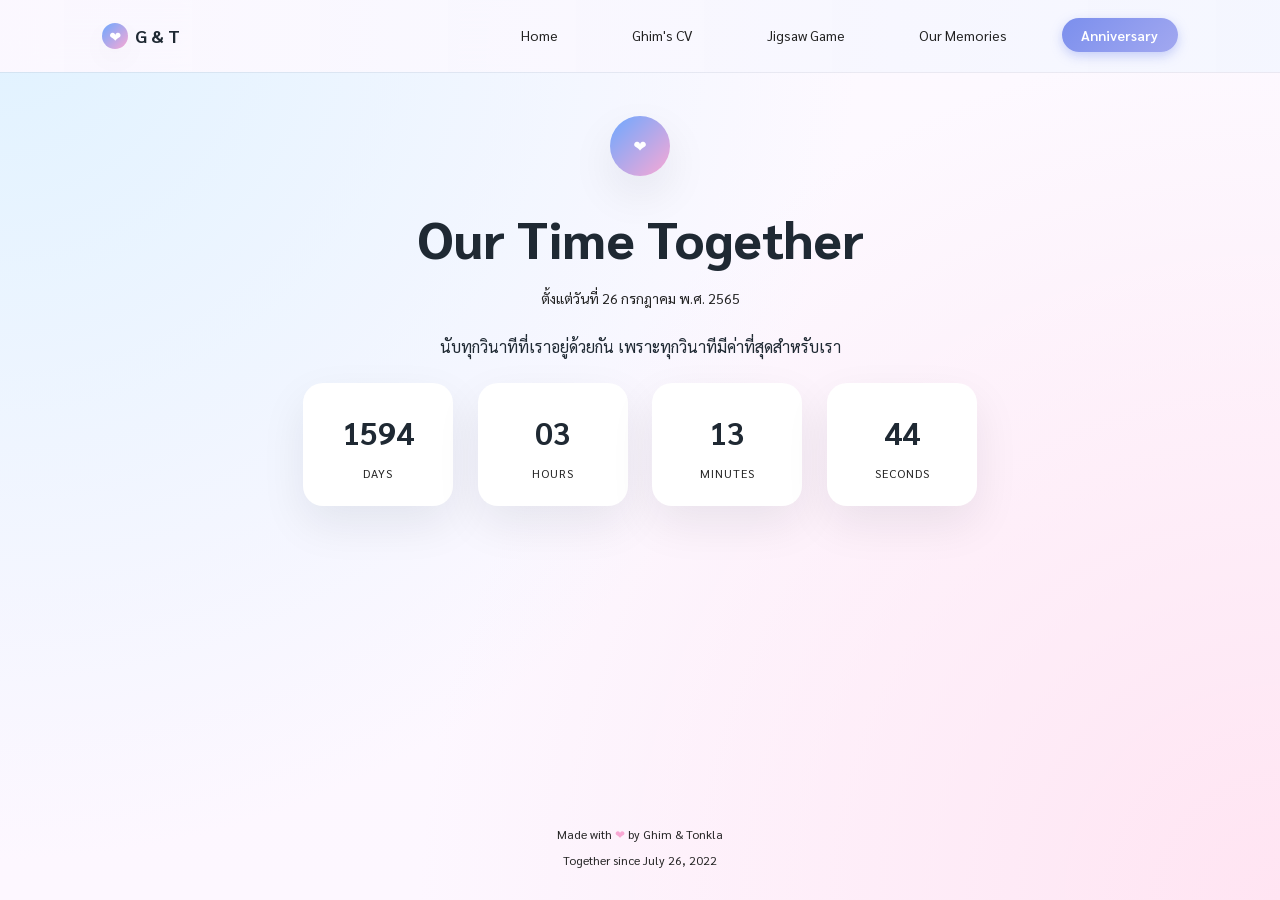
==== anniversary.html @ 1e5fbb22 "Improve jigsaw accessibility and performance scores" ====
<!doctype html>
<html lang="th">
  <head>
    <!--
      Head section for Anniversary page
      - Uses shared Sarabun font and global stylesheet
      - Mobile‑first via responsive viewport
    -->
    <meta charset="utf-8" />
    <meta name="viewport" content="width=device-width, initial-scale=1" />
    <title>Anniversary Clock | Ghim &amp; Tonkla - Personal Website</title>
    <meta
      name="description"
      content="Real-time countup clock showing how long Ghim &amp; Tonkla have been together since July 26, 2022."
    />

    <!-- Google Fonts: Sarabun (primary Thai font) -->
    <link rel="preconnect" href="https://fonts.googleapis.com" />
    <link rel="preconnect" href="https://fonts.gstatic.com" crossorigin />
    <link
      href="https://fonts.googleapis.com/css2?family=Sarabun:wght@300;400;500;600;700;800&display=swap"
      rel="stylesheet"
    />

    <!-- Global pastel theme & layout utilities -->
    <link rel="stylesheet" href="./style.css" />
  </head>
  <body>
    <!--
      Page wrapper so footer stays at bottom even on tall screens.
      Content remains fully usable when CSS/JS are disabled.
    -->
    <div class="page-wrapper">
      <!-- Shared header & navigation with active state on "Anniversary" -->
      <header class="site-header">
        <div class="container navbar" aria-label="Main navigation">
          <!-- Brand / logo area -->
          <a href="index.html" class="navbar__brand">
            <span class="navbar__brand-icon" aria-hidden="true">❤</span>
            <span>G &amp; T</span>
          </a>

          <!-- Hamburger toggle for mobile navigation -->
          <button
            class="navbar-toggle"
            type="button"
            aria-label="เปิดเมนูนำทาง"
            aria-expanded="false"
          >
            <span class="navbar-toggle__icon" aria-hidden="true">
              <span></span>
              <span></span>
              <span></span>
            </span>
          </button>

          <!-- Primary navigation links -->
          <nav aria-label="Primary">
            <ul class="navbar__links">
              <li>
                <a href="index.html" class="navbar__link">Home</a>
              </li>
              <li>
                <a href="ghim-cv.html" class="navbar__link">Ghim's CV</a>
              </li>
              <li>
                <a href="jigsaw-game.html" class="navbar__link">Jigsaw Game</a>
              </li>
              <li>
                <a href="memories.html" class="navbar__link">Our Memories</a>
              </li>
              <li>
                <a
                  href="anniversary.html"
                  class="navbar__link navbar__link--active"
                  aria-current="page"
                  >Anniversary</a
                >
              </li>
            </ul>
          </nav>
        </div>
      </header>

      <!--
        Main content area
        - Centered anniversary clock using existing utility classes
      -->
      <main class="main" id="main-content">
        <section class="section">
          <div class="container anniversary">
            <!-- Heart badge at the top -->
            <div class="anniversary__badge" aria-hidden="true">❤</div>

            <!-- Headline & subtext -->
            <h1 class="anniversary__title">Our Time Together</h1>
            <p class="anniversary__subtitle">
              ตั้งแต่วันที่ 26 กรกฎาคม พ.ศ. 2565
            </p>

            <!-- Sweet supporting line -->
            <p class="mt-md">
              นับทุกวินาทีที่เราอยู่ด้วยกัน เพราะทุกวินาทีมีค่าที่สุดสำหรับเรา
            </p>

            <!--
              Counter grid
              - Four cards for days, hours, minutes, seconds
              - Each span has a fallback message in case JavaScript is disabled
            -->
            <div class="anniversary-grid mt-md" aria-label="Time we have been together">
              <!-- Days card -->
              <div class="anniversary-pill">
                <span id="days-count" class="anniversary-pill__value">--</span>
                <span class="anniversary-pill__label">DAYS</span>
              </div>

              <!-- Hours card -->
              <div class="anniversary-pill">
                <span id="hours-count" class="anniversary-pill__value">--</span>
                <span class="anniversary-pill__label">HOURS</span>
              </div>

              <!-- Minutes card -->
              <div class="anniversary-pill">
                <span id="minutes-count" class="anniversary-pill__value">--</span>
                <span class="anniversary-pill__label">MINUTES</span>
              </div>

              <!-- Seconds card -->
              <div class="anniversary-pill">
                <span id="seconds-count" class="anniversary-pill__value">--</span>
                <span class="anniversary-pill__label">SECONDS</span>
              </div>
            </div>

            <!-- Fallback description when JavaScript is disabled -->
            <p class="mt-md text-soft" id="clock-fallback">
              กำลังคำนวณเวลา... หากคุณปิดการทำงานของ JavaScript
              จะไม่สามารถแสดงนาฬิกานับเวลานี้ได้ แต่ความทรงจำยังอยู่เหมือนเดิม 💙
            </p>
          </div>
        </section>
      </main>

      <!-- Shared footer -->
      <footer class="site-footer">
        <div class="container site-footer__inner">
          <p>
            Made with <span class="site-footer__heart" aria-hidden="true">❤</span>
            by Ghim &amp; Tonkla
          </p>
          <p class="text-soft">Together since July 26, 2022</p>
        </div>
      </footer>
    </div>

    <!--
      Anniversary countup clock (vanilla JavaScript)

      - Uses a fixed start date: 26 July 2022 (local time)
      - Every second we calculate the difference between now and the start date
      - The difference is converted into days, hours, minutes, seconds
      - Values are written into the corresponding spans in the UI
      - When JS is working, we remove the fallback text for users
    -->
    <script>
      (function () {
        // DOM lookups for output elements
        var daysEl = document.getElementById('days-count');
        var hoursEl = document.getElementById('hours-count');
        var minutesEl = document.getElementById('minutes-count');
        var secondsEl = document.getElementById('seconds-count');
        var fallbackEl = document.getElementById('clock-fallback');

        if (!daysEl || !hoursEl || !minutesEl || !secondsEl) {
          // Safety guard: if elements are missing, do nothing.
          return;
        }

        // Mark that JavaScript is active (optional but may be useful
        // for other progressive enhancements such as subtle animations).
        document.body.classList.add('js');

        // Start date of the relationship: 26 July 2022 at 00:00 local time.
        // Using ISO date keeps it easy to read and maintain.
        var startDate = new Date('2022-07-26T00:00:00');

        // Helper to pad numbers with a leading zero
        function pad(value) {
          return String(value).padStart(2, '0');
        }

        // Main update function
        function updateClock() {
          var now = new Date();
          var diffMs = now.getTime() - startDate.getTime();

          // If the start date is somehow in the future, clamp to zero
          if (diffMs < 0) diffMs = 0;

          var diffSecondsTotal = Math.floor(diffMs / 1000);

          var days = Math.floor(diffSecondsTotal / (60 * 60 * 24));
          var remainingAfterDays = diffSecondsTotal % (60 * 60 * 24);

          var hours = Math.floor(remainingAfterDays / (60 * 60));
          var remainingAfterHours = remainingAfterDays % (60 * 60);

          var minutes = Math.floor(remainingAfterHours / 60);
          var seconds = remainingAfterHours % 60;

          // Write formatted values into the UI
          daysEl.textContent = days.toString();
          hoursEl.textContent = pad(hours);
          minutesEl.textContent = pad(minutes);
          secondsEl.textContent = pad(seconds);

          // Remove fallback text once the first calculation has succeeded
          if (fallbackEl && fallbackEl.parentNode) {
            fallbackEl.parentNode.removeChild(fallbackEl);
            fallbackEl = null; // Avoid trying to remove again
          }
        }

        // Initial paint so users see values immediately on load
        updateClock();
        // Update every second for a real-time experience
        setInterval(updateClock, 1000);
      })();
    </script>

    <!-- Shared navigation toggle script -->
    <script src="script.js"></script>
  </body>
</html>
---- style.css ----
/*
  Global Styles for "Ghim & Tonkla's World"
  - Mobile‑first, semantic, and lightweight
  - Pastel blue / pink theme with soft shadows & rounded corners
  - Designed for use across all 5 pages in the project

  NOTE: In HTML, load Google Font "Sarabun" via <link> in <head> for best performance.
*/

/* ==========================
   1. CSS Custom Properties
   ========================== */
:root {
  /* Brand palette - pastel, romantic */
  --color-bg: #fdf8ff; /* very light pink/blue blend */
  --color-surface: #ffffff;
  --color-surface-soft: #f7f4ff;
  --color-primary: #6da8ff; /* pastel blue */
  --color-primary-soft: #e1ecff;
  --color-secondary: #f9a8d4; /* pastel pink */
  --color-secondary-soft: #ffe4f2;

  --color-accent: #7dd3fc; /* light cyan accent */
  --color-text: #1f2933; /* dark slate */
  --color-text-soft: #222222; /* stronger contrast for pastel backgrounds */
  --color-border-subtle: rgba(148, 163, 184, 0.28);

  --gradient-hero: radial-gradient(circle at top left, #e0f2ff 0, transparent 55%),
                   radial-gradient(circle at bottom right, #ffe4f2 0, transparent 55%),
                   linear-gradient(180deg, #fdf9ff 0%, #fdf7ff 100%);

  --gradient-pill: linear-gradient(135deg, #6da8ff, #f9a8d4);

  --shadow-soft: 0 18px 45px rgba(15, 23, 42, 0.08);
  --shadow-subtle: 0 10px 30px rgba(15, 23, 42, 0.04);

  --radius-lg: 22px;
  --radius-md: 16px;
  --radius-pill: 999px;

  --header-height: 72px;

  --transition-fast: 150ms ease-out;
  --transition-med: 220ms cubic-bezier(0.22, 0.61, 0.36, 1);

  --container-max: 1120px;
  --container-padding-x: 1.4rem;

  /* Typography scale */
  --font-family-base: "Sarabun", system-ui, -apple-system, BlinkMacSystemFont, "Segoe UI", sans-serif;
  --font-size-xs: 0.75rem;
  --font-size-sm: 0.875rem;
  --font-size-base: 1rem;
  --font-size-lg: 1.125rem;
  --font-size-xl: 1.5rem;
  --font-size-2xl: 2rem;
  --font-size-3xl: clamp(2.2rem, 4vw, 3.2rem);
  --font-size-4xl: clamp(2.8rem, 6vw, 3.8rem);
}

/* ==========================
   2. Modern CSS Reset
   ========================== */
*, *::before, *::after {
  box-sizing: border-box;
}

* {
  margin: 0;
  padding: 0;
}

html {
  font-size: 100%;
  -webkit-text-size-adjust: 100%;
  scroll-behavior: smooth;
}

body {
  min-height: 100vh;
  font-family: var(--font-family-base);
  font-size: var(--font-size-base);
  line-height: 1.7;
  color: var(--color-text);
  background: var(--gradient-hero);
  text-rendering: optimizeLegibility;
}

img, picture, video, canvas, svg {
  display: block;
  max-width: 100%;
}

input, button, textarea, select {
  font: inherit;
}

button {
  border: none;
  background: none;
  cursor: pointer;
}

a {
  color: inherit;
  text-decoration: none;
}

a:hover {
  text-decoration: none;
}

ul, ol {
  list-style: none;
}

/* Improve focus outline for accessibility */
:focus-visible {
  outline: 2px solid var(--color-primary);
  outline-offset: 3px;
}

/* ==========================
   3. Layout Utilities
   ========================== */

/* Page wrapper ensures content never touches viewport edges on mobile */
.page-wrapper {
  min-height: 100vh;
  display: flex;
  flex-direction: column;
}

.main {
  flex: 1 0 auto;
}

/* Reusable responsive container */
.container {
  width: 100%;
  max-width: var(--container-max);
  margin-inline: auto;
  padding-inline: var(--container-padding-x);
}

.section {
  padding-block: 2.75rem;
}

.section--hero {
  padding-top: 3.5rem;
  padding-bottom: 3.75rem;
}

.section--subtle {
  background: linear-gradient(135deg, rgba(255, 255, 255, 0.9), rgba(248, 250, 252, 0.9));
}

.section-heading {
  text-align: center;
  margin-bottom: 2rem;
}

.section-heading__eyebrow {
  display: inline-flex;
  align-items: center;
  gap: 0.35rem;
  font-size: var(--font-size-sm);
  color: var(--color-text-soft);
  padding: 0.25rem 0.75rem;
  border-radius: var(--radius-pill);
  background: rgba(255, 255, 255, 0.8);
  box-shadow: var(--shadow-subtle);
}

.section-heading__title {
  font-size: var(--font-size-2xl);
  font-weight: 700;
  margin-top: 0.9rem;
}

.section-heading__subtitle {
  margin-top: 0.5rem;
  color: var(--color-text-soft);
  font-size: var(--font-size-sm);
}

/* Flexbox helpers (used where semantic layout already defined) */
.flex {
  display: flex;
}

.flex-center {
  display: flex;
  justify-content: center;
  align-items: center;
}

.flex-between {
  display: flex;
  justify-content: space-between;
  align-items: center;
}

.flex-col {
  display: flex;
  flex-direction: column;
}

.gap-xs { gap: 0.4rem; }
.gap-sm { gap: 0.75rem; }
.gap-md { gap: 1.25rem; }
.gap-lg { gap: 1.75rem; }

/* Grid helpers (for semantic sections using CSS Grid) */
.grid {
  display: grid;
}

.grid-auto-fit {
  display: grid;
  grid-template-columns: repeat(auto-fit, minmax(240px, 1fr));
  gap: 1.25rem;
}

/* ==========================
   4. Global Components
   ========================== */

/* ---- 4.1 Top Navigation ---- */
.site-header {
  position: sticky;
  top: 0;
  z-index: 40;
  backdrop-filter: blur(16px);
  background: linear-gradient(90deg, rgba(253, 248, 255, 0.92), rgba(244, 246, 255, 0.96));
  box-shadow: 0 1px 0 rgba(148, 163, 184, 0.18);
}

.navbar {
  height: var(--header-height);
  display: flex;
  align-items: center;
  justify-content: space-between;
}

.navbar__brand {
  display: inline-flex;
  align-items: center;
  gap: 0.4rem;
  font-weight: 700;
  font-size: var(--font-size-lg);
  white-space: nowrap; /* Prevent logo text from wrapping on narrow screens */
}

.navbar__brand-icon {
  width: 26px;
  height: 26px;
  border-radius: 999px;
  background: var(--gradient-pill);
  display: inline-flex;
  align-items: center;
  justify-content: center;
  color: #ffffff;
  font-size: 0.9rem;
  box-shadow: var(--shadow-subtle);
}

.navbar__links {
  display: flex;
  align-items: center;
  gap: 0.75rem;
  font-size: var(--font-size-sm);
}

/* Hamburger toggle button (shown only on small screens) */
.navbar-toggle {
  display: none;
  border: none;
  background: none;
  cursor: pointer;
  padding: 0;
}

.navbar-toggle__icon {
  display: inline-flex;
  flex-direction: column;
  justify-content: center;
  align-items: center;
  width: 36px;
  height: 36px;
  border-radius: 999px;
  background: #ffffff;
  box-shadow: var(--shadow-subtle);
}

.navbar-toggle__icon span {
  display: block;
  width: 18px;
  height: 2px;
  border-radius: 999px;
  background-color: #4b5563;
  margin: 2px 0;
}

/* Base menu link styling */
.navbar__link {
  position: relative;
  padding: 0.5rem 1.2rem;
  border-radius: 25px;
  color: var(--color-text-soft);
  transition: all 0.3s ease;
}

/* Active page pill (by class or aria-current) */
.navbar__links a[aria-current="page"],
.navbar__link--active {
  background: linear-gradient(135deg, #7b8fed, #a2a8f0);
  color: #ffffff !important;
  font-weight: 600;
  box-shadow: 0 4px 12px rgba(123, 143, 237, 0.4);
}

/* Hover effect for non-active links */
.navbar__links a:hover:not([aria-current="page"]) {
  background: rgba(123, 143, 237, 0.1);
  color: var(--color-text);
}

/* Mobile nav: stack links if needed */
@media (max-width: 640px) {
  .navbar {
    gap: 0.75rem;
    align-items: center;
  }

  .navbar__links {
    flex-wrap: wrap;
    justify-content: flex-end;
  }
}

/* ---- 4.2 Buttons ---- */
.btn {
  display: inline-flex;
  align-items: center;
  justify-content: center;
  gap: 0.4rem;
  padding: 0.7rem 1.5rem;
  border-radius: var(--radius-pill);
  font-size: var(--font-size-sm);
  font-weight: 600;
  border: 1px solid transparent;
  cursor: pointer;
  min-height: 48px; /* Comfortable touch target on mobile */
  transition: transform var(--transition-med),
              box-shadow var(--transition-med),
              background-color var(--transition-med),
              color var(--transition-med),
              border-color var(--transition-med);
}

.btn--primary {
  background: linear-gradient(135deg, #6da8ff, #4f46e5);
  color: #ffffff;
  box-shadow: var(--shadow-soft);
}

.btn--primary:hover {
  transform: translateY(-1px);
  box-shadow: 0 22px 55px rgba(15, 23, 42, 0.14);
}

.btn--ghost {
  background: rgba(255, 255, 255, 0.95);
  color: var(--color-text);
  border-color: rgba(148, 163, 184, 0.45);
}

.btn--ghost:hover {
  background: #ffffff;
  border-color: rgba(129, 140, 248, 0.7);
  box-shadow: var(--shadow-subtle);
}

.btn--icon-circle {
  width: 40px;
  height: 40px;
  padding: 0;
  border-radius: 999px;
}

/* ---- 4.3 Hero: typography & special treatments ---- */
.hero {
  text-align: center;
}

.hero__badge-wrapper {
  display: flex;
  justify-content: center;
  margin-bottom: 1.3rem;
}

.hero__badge {
  display: inline-flex;
  align-items: center;
  gap: 0.45rem;
  padding: 0.4rem 0.95rem;
  border-radius: var(--radius-pill);
  background: rgba(255, 255, 255, 0.92);
  color: var(--color-text-soft);
  box-shadow: var(--shadow-subtle);
  font-size: var(--font-size-sm);
}

.hero__title {
  font-size: var(--font-size-4xl);
  letter-spacing: 0.03em;
  font-weight: 800;
  line-height: 1.25;
}

.hero__highlight {
  background: linear-gradient(120deg, #6da8ff, #f9a8d4);
  -webkit-background-clip: text;
  background-clip: text;
  color: transparent;
}

.hero__subtitle {
  margin-top: 0.9rem;
  font-size: var(--font-size-sm);
  color: var(--color-text-soft);
  max-width: 32rem;
  margin-inline: auto;
}

.hero__actions {
  margin-top: 2rem;
  display: flex;
  flex-direction: column;
  gap: 0.75rem;
  align-items: center;
}

.hero__actions-subtext {
  font-size: var(--font-size-xs);
  color: var(--color-text-soft);
}

@media (min-width: 640px) {
  .hero__actions {
    flex-direction: row;
  }
}

/* ---- 4.4 Feature cards on home & shared card style ---- */
.card-grid {
  margin-top: 2.5rem;
  display: grid;
  grid-template-columns: repeat(auto-fit, minmax(230px, 1fr));
  gap: 1.5rem;
}

.card {
  position: relative;
  display: flex;
  flex-direction: column;
  justify-content: space-between;
  padding: 1.25rem 1.4rem;
  border-radius: var(--radius-lg);
  background: linear-gradient(145deg, rgba(255, 255, 255, 0.98), rgba(248, 250, 252, 0.98));
  box-shadow: var(--shadow-soft);
  border: 1px solid rgba(255, 255, 255, 0.9);
  transition: transform var(--transition-med), box-shadow var(--transition-med), border-color var(--transition-med);
}

.card:hover {
  transform: translateY(-3px);
  box-shadow: 0 24px 55px rgba(15, 23, 42, 0.12);
  border-color: rgba(129, 140, 248, 0.5);
}

.card__icon-circle {
  width: 40px;
  height: 40px;
  border-radius: 999px;
  display: inline-flex;
  align-items: center;
  justify-content: center;
  background: linear-gradient(135deg, #e0edff, #ffe4f2);
  color: #4b5563;
  margin-bottom: 0.9rem;
}

.card__title {
  font-weight: 700;
  font-size: var(--font-size-base);
}

.card__subtitle {
  margin-top: 0.25rem;
  font-size: var(--font-size-sm);
  color: var(--color-text-soft);
}

.card__link-arrow {
  margin-top: 1.15rem;
  font-size: var(--font-size-sm);
  color: var(--color-primary);
}

/* ---- 4.7 Polaroid memory gallery (memories page) ---- */
.polaroid-grid {
  margin-top: 2.5rem;
  display: grid;
  grid-template-columns: repeat(auto-fit, minmax(220px, 1fr));
  gap: 1.75rem;
}

.polaroid-card {
  position: relative;
  display: flex;
  flex-direction: column;
  align-items: center;
  background-color: #ffffff;
  padding: 12px 12px 30px 12px;
  border-radius: 10px;
  box-shadow: 0 4px 8px rgba(0, 0, 0, 0.1);
  transform-origin: center center;
  transition: all 0.4s cubic-bezier(0.175, 0.885, 0.32, 1.275);
  cursor: pointer;
}

.polaroid-card__frame {
  margin: 0;
  width: 100%;
}

.polaroid-card__image {
  display: block;
  width: 100%;
  aspect-ratio: 1 / 1;
  border-radius: 4px;
  object-fit: cover;
}

.polaroid-card__caption {
  margin-top: 15px;
  font-size: 0.9rem;
  text-align: center;
  color: var(--color-text);
}

.polaroid-card:nth-child(odd) {
  transform: rotate(-3deg);
}

.polaroid-card:nth-child(even) {
  transform: rotate(3deg);
}

.polaroid-card:hover {
  transform: translateY(-10px) scale(1.05) rotate(0deg);
  box-shadow: 0 15px 30px rgba(0, 0, 0, 0.15);
  z-index: 2;
}

@media (min-width: 768px) {
  .polaroid-grid {
    gap: 2rem;
  }
}

.cv-section-card {
  padding: 2rem;
  border-radius: 16px;
  background: rgba(255, 255, 255, 0.9);
  box-shadow: 0 10px 30px rgba(0, 0, 0, 0.08);
  margin-bottom: 1.5rem;
}

.cv-section-card__title {
  font-weight: 700;
  font-size: var(--font-size-base);
  display: flex;
  align-items: center;
  gap: 0.55rem;
  margin-bottom: 0.9rem;
}

.cv-section-card__title h2 {
  background: linear-gradient(120deg, #6da8ff, #f78fb3);
  -webkit-background-clip: text;
  background-clip: text;
  color: transparent;
}

.cv-section-card__title::after {
  content: "";
  display: block;
  height: 2px;
  margin-top: 0.4rem;
  border-radius: 999px;
  background: linear-gradient(90deg, rgba(109, 168, 255, 0.65), rgba(249, 168, 212, 0.85));
}

.cv-section-card__title-icon {
  width: 26px;
  height: 26px;
  border-radius: 999px;
  display: inline-flex;
  align-items: center;
  justify-content: center;
  background: linear-gradient(135deg, #e0edff, #ffe4f2);
  font-size: 0.85rem;
}

.cv-section-card__item-title {
  font-weight: 600;
  font-size: var(--font-size-sm);
}

.cv-section-card__item-meta {
  font-size: var(--font-size-xs);
  margin-top: 0.15rem;
  color: var(--color-text-soft);
}

.cv-section-card__item-body {
  margin-top: 0.5rem;
  font-size: var(--font-size-sm);
  line-height: 1.8;
}

.highlight {
  font-weight: 700;
  color: #d87093;
}

.cv-layout__main strong {
  font-weight: 700;
  color: #d87093;
}

@media (min-width: 768px) {
  .cv-layout {
    display: grid;
    grid-template-columns: minmax(0, 0.9fr) minmax(0, 1.6fr);
    align-items: flex-start;
    gap: 2.5rem;
  }
}

/* CV layout helpers */
.cv-layout__sidebar {
  margin-bottom: 1.75rem;
  display: flex;
  justify-content: center;
}

.cv-profile-card {
  display: flex;
  flex-direction: column;
  align-items: center;
  text-align: center;
  background: rgba(255, 255, 255, 0.85);
  backdrop-filter: blur(10px);
  border-radius: 24px;
  padding: 2.5rem;
  box-shadow: 0 15px 35px rgba(0, 0, 0, 0.05);
  border: 1px solid rgba(255, 255, 255, 0.7);
  transition: transform 0.2s ease-out, box-shadow 0.2s ease-out;
}

.cv-profile-card:hover {
  transform: translateY(-5px);
  box-shadow: 0 20px 45px rgba(0, 0, 0, 0.08);
}

.profile-img-circle {
  width: 180px;
  height: 180px;
  border-radius: 50%;
  object-fit: cover;
  border: 6px solid #ffffff;
  box-shadow: 0 0 25px rgba(255, 182, 193, 0.7);
  margin: 0 auto 0.9rem;
}

.cv-profile-card__name {
  font-weight: 700;
  font-size: var(--font-size-lg);
}

.cv-profile-card__name-en {
  margin-top: 0.15rem;
  font-size: var(--font-size-xs);
  text-transform: uppercase;
  letter-spacing: 2px;
  color: #6b4f7a;
}

.cv-profile-card__role {
  margin-top: 0.35rem;
  font-size: var(--font-size-sm);
  color: var(--color-text-soft);
}

.cv-profile-card__meta {
  margin-top: 1rem;
  display: grid;
  gap: 0.45rem;
}

.cv-profile-card__meta dt {
  font-size: var(--font-size-xs);
  color: var(--color-text-soft);
}

.cv-profile-card__meta dd {
  font-size: var(--font-size-sm);
}

.tag-list {
  display: flex;
  flex-wrap: wrap;
  gap: 0.45rem;
  justify-content: center;
}

.tag {
  padding: 0.25rem 0.75rem;
  border-radius: 999px;
  font-size: var(--font-size-xs);
  font-weight: 600;
  background: rgba(255, 255, 255, 0.85);
  border: 1px solid rgba(249, 168, 212, 0.7);
  color: #d87093;
  box-shadow: var(--shadow-subtle);
  transition: transform 160ms ease-out,
              box-shadow 160ms ease-out,
              background-color 160ms ease-out,
              color 160ms ease-out,
              border-color 160ms ease-out;
}

.tag--blue {
  color: #5b8df5;
}

.tag--pink {
  color: #d87093;
}

.tag:hover {
  background: linear-gradient(135deg, #6da8ff, #f9a8d4);
  color: #ffffff;
  border-color: transparent;
  transform: translateY(-3px);
  box-shadow: 0 18px 36px rgba(15, 23, 42, 0.22);
}

.info-card {
  background: rgba(255, 255, 255, 0.85);
  backdrop-filter: blur(10px);
  border-radius: 24px;
  padding: 2.5rem;
  box-shadow: 0 15px 35px rgba(0, 0, 0, 0.05);
  border: 1px solid rgba(255, 255, 255, 0.7);
  transition: transform 0.2s ease-out,
              box-shadow 0.2s ease-out,
              border-color 0.2s ease-out;
  margin-bottom: 1.5rem;
}

.info-card:hover {
  transform: translateY(-5px);
  box-shadow: 0 22px 55px rgba(244, 114, 182, 0.25);
  border-color: rgba(249, 168, 212, 0.9);
}

.info-card .cv-section-card {
  padding: 0;
  border-radius: 0;
  background: transparent;
  box-shadow: none;
  margin-bottom: 0;
}

/* ==========================
   Mobile-specific refinements
   ========================== */
@media (max-width: 768px) {
  /* Relaxed horizontal padding & vertical rhythm on small screens */
  .container {
    padding-inline: 1.5rem;
  }

  .section {
    padding-block: 2.25rem;
  }

  /* Slightly smaller headings so they don't feel cramped */
  .hero__title {
    font-size: var(--font-size-3xl);
  }

  .section-heading__title {
    font-size: 1.6rem;
  }

  /* Single-column grids for comfortable stacking */
  .card-grid {
    grid-template-columns: 1fr;
    gap: 1.5rem;
  }

  .polaroid-grid {
    grid-template-columns: 1fr;
    gap: 1.5rem;
  }

  .anniversary-grid {
    grid-template-columns: 1fr;
    max-width: 420px;
    margin-inline: auto;
  }

  /* ให้ header เป็นจุดอ้างอิงของเมนูที่ตกลงมา */
  .site-header {
    position: relative !important;
  }

  /* Header/Navbar overrides on mobile - force full-width with !important */
  .site-header {
    padding: 0 !important;
    width: 100% !important;
  }

  .site-header .container,
  .site-header .navbar,
  .navbar {
    width: 100% !important;
    max-width: 100% !important;
    margin: 0 !important;
    /* Side padding like a mobile app: logo & hamburger near edges but not touching */
    padding: 1rem 1.5rem !important;
    box-sizing: border-box !important;
    display: flex !important;
    justify-content: space-between !important;
    align-items: center !important;
  }

  .navbar__links {
    display: none;
  }

  .navbar__link {
    font-size: 0.8rem;
    padding: 0.3rem 0.6rem;
  }

  /* Show hamburger button on small screens */
  .navbar-toggle {
    display: block !important;
    margin-left: auto !important; /* push button to the far right */
    margin-right: 0 !important;
    padding: 0.5rem !important; /* compact but still easy to tap */
    z-index: 100 !important; /* keep above overlapping elements */
  }

  /* เมื่อกดปุ่มแล้วมีคลาส is-open โผล่มา ให้แสดงเมนูแบบ floating card ด้านล่าง header */
  .navbar__links.is-open {
    display: flex !important;
    flex-direction: column !important;
    position: absolute !important;
    top: 100% !important;
    /* เปลี่ยนจาก width 100% เป็นเว้นระยะซ้าย-ขวาเล็กน้อย */
    left: 1rem !important;
    right: 1rem !important;
    width: auto !important;
    margin-top: 0.5rem !important; /* เว้นระยะจากแถบ Navbar ด้านบน */
    background: rgba(255, 255, 255, 0.95) !important;
    backdrop-filter: blur(15px) !important;
    box-shadow: 0 15px 30px rgba(0,0,0,0.15) !important;
    padding: 1.5rem 0 !important;
    align-items: center !important;
    z-index: 99 !important;
    border-radius: 20px !important; /* โค้งมนทั้ง 4 มุมให้ดูเป็นกล่องลอยตัว */
  }

  /* เพิ่มระยะห่างระหว่างแต่ละปุ่มในเมนูที่เปิดออก */
  .navbar__links.is-open li {
    margin: 0.3rem 0 !important; /* ลดระยะห่างระหว่างแต่ละปุ่ม */
    width: 100% !important;
    text-align: center !important;
  }

  /* ปรับขนาดปุ่มแคปซูลให้จิ้มง่ายขึ้นบนมือถือ */
  .navbar__links.is-open a {
    display: inline-block !important;
    width: 55% !important; /* ให้แคปซูลเพรียวลงเล็กน้อย */
    padding: 0.6rem 1rem !important; /* ลดความอ้วนของปุ่ม */
    font-size: 1rem !important; /* ขนาดฟอนต์กำลังพอดี */
  }
}

  /* สำหรับหน้าจอ Desktop (ใหญ่กว่า 768px) */
  @media (min-width: 769px) {
    /* ซ่อนปุ่มแฮมเบอร์เกอร์ */
    .navbar-toggle {
      display: none !important;
    }

    /* บังคับเอาเมนูแนวนอนกลับมาโชว์ */
    .navbar__links {
      display: flex !important;
      flex-direction: row !important;
      position: static !important; /* ยกเลิกการลอยของมือถือ */
      background: transparent !important;
      box-shadow: none !important;
      width: auto !important;
      padding: 0 !important;
    }

    /* จัดระยะห่างเมนูแนวนอน */
    .navbar__links li {
      margin: 0 0 0 1.5rem !important;
    }
  }

/* ---- 4.7 Timeline layout (memories page) ---- */

.timeline {
  position: relative;
  margin-top: 2.5rem;
  padding-left: 1rem;
}

.timeline::before {
  content: "";
  position: absolute;
  left: 1.1rem;
  top: 0.1rem;
  bottom: 0.1rem;
  width: 2px;
  background: linear-gradient(to bottom, rgba(147, 197, 253, 0.3), rgba(244, 114, 182, 0.4));
}

.timeline-item {
  position: relative;
  margin-bottom: 2.4rem;
}

.timeline-item__dot {
  position: absolute;
  left: -0.1rem;
  top: 0.4rem;
  width: 18px;
  height: 18px;
  border-radius: 999px;
  background: #ffffff;
  border: 2px solid #93c5fd;
  box-shadow: 0 0 0 5px rgba(147, 197, 253, 0.18);
}

.timeline-item__card {
  margin-left: 2.4rem;
  max-width: 460px;
  padding: 1.15rem 1.25rem;
  border-radius: var(--radius-md);
  background: var(--color-surface);
  box-shadow: var(--shadow-soft);
  border: 1px solid rgba(255, 255, 255, 0.9);
}

.timeline-item__label {
  display: inline-flex;
  padding: 0.15rem 0.6rem;
  border-radius: var(--radius-pill);
  background: var(--color-primary-soft);
  font-size: var(--font-size-xs);
  color: var(--color-text-soft);
  margin-bottom: 0.3rem;
}

.timeline-item__title {
  font-weight: 700;
  margin-bottom: 0.2rem;
}

.timeline-item__body {
  font-size: var(--font-size-sm);
  color: var(--color-text-soft);
}

@media (min-width: 768px) {
  .timeline {
    padding-left: 0;
    margin-inline: auto;
    max-width: 700px;
  }

  .timeline::before {
    left: 50%;
    transform: translateX(-50%);
  }

  .timeline-item {
    display: grid;
    grid-template-columns: repeat(2, minmax(0, 1fr));
    align-items: flex-start;
  }

  .timeline-item:nth-child(odd) .timeline-item__card {
    grid-column: 1 / 2;
    justify-self: flex-end;
  }

  .timeline-item:nth-child(even) .timeline-item__card {
    grid-column: 2 / 3;
    justify-self: flex-start;
  }

  .timeline-item__dot {
    left: 50%;
    transform: translate(-50%, 0);
  }

  .timeline-item__card {
    margin-left: 0;
  }
}

/* ---- 4.8 Anniversary counter layout ---- */

.anniversary {
  text-align: center;
}

.anniversary__badge {
  display: inline-flex;
  align-items: center;
  justify-content: center;
  width: 60px;
  height: 60px;
  border-radius: 999px;
  margin-bottom: 1.1rem;
  background: var(--gradient-pill);
  color: #ffffff;
  box-shadow: var(--shadow-soft);
}

.anniversary__title {
  font-size: var(--font-size-3xl);
  font-weight: 800;
}

.anniversary__subtitle {
  margin-top: 0.4rem;
  font-size: var(--font-size-sm);
  color: var(--color-text-soft);
}

.anniversary-grid {
  margin-top: 2.5rem;
  display: grid;
  grid-template-columns: repeat(2, minmax(0, 1fr));
  gap: 0.9rem;
  justify-items: center;
}

.anniversary-pill {
  width: 100%;
  max-width: 150px;
  padding: 1rem 0.2rem;
  border-radius: 18px;
  background: #ffffff;
  box-shadow: var(--shadow-soft);
  display: flex;
  flex-direction: column;
  align-items: center;
  gap: 0.2rem;
}

.anniversary-pill__value {
  font-size: 1.6rem;
  font-weight: 700;
}

.anniversary-pill__label {
  font-size: var(--font-size-xs);
  letter-spacing: 0.08em;
  text-transform: uppercase;
  color: var(--color-text-soft);
}

@media (min-width: 768px) {
  .anniversary-grid {
    max-width: 680px;
    margin-inline: auto;
    grid-template-columns: repeat(4, minmax(0, 1fr));
    gap: 1.2rem;
  }

  .anniversary-pill {
    padding-block: 1.4rem;
    border-radius: 20px;
  }

  .anniversary-pill__value {
    font-size: 2rem;
  }
}

/* ---- 4.9 Footer ---- */
.site-footer {
  padding-block: 1.75rem 1.85rem;
  font-size: var(--font-size-xs);
  color: var(--color-text-soft);
}

.site-footer__inner {
  text-align: center;
  display: flex;
  flex-direction: column;
  gap: 0.35rem;
  align-items: center;
  justify-content: center;
}

.site-footer__heart {
  color: var(--color-secondary);
}

/* ==========================
   5. Utilities & States
   ========================== */

.text-center { text-align: center; }
.text-soft { color: var(--color-text-soft); }

.mt-xs { margin-top: 0.5rem; }
.mt-sm { margin-top: 0.9rem; }
.mt-md { margin-top: 1.4rem; }
.mt-lg { margin-top: 2.1rem; }

.hidden { display: none !important; }

/* Soft fade / slide used for Intersection Observer (memories page)
   - Progressive enhancement: elements are fully visible by default
   - When JavaScript is enabled, we add a .js class to <body>
     and then animate .fade-in-up elements into view. */
.fade-in-up {
  transition: opacity 320ms cubic-bezier(0.22, 0.61, 0.36, 1),
              transform 320ms cubic-bezier(0.22, 0.61, 0.36, 1);
}

body.js .fade-in-up {
  opacity: 0;
  transform: translateY(18px);
}

body.js .fade-in-up.is-visible {
  opacity: 1;
  transform: translateY(0);
}

/* Respect reduced motion preference */
@media (prefers-reduced-motion: reduce) {
  * {
    scroll-behavior: auto !important;
    animation-duration: 0.001ms !important;
    animation-iteration-count: 1 !important;
    transition-duration: 0.001ms !important;
  }
}

/* ==========================
   6. Jigsaw Game Layout
   ========================== */

.jigsaw-layout {
  display: flex;
  flex-direction: column;
  gap: 1.75rem;
}

@media (min-width: 768px) {
  .jigsaw-layout {
    flex-direction: row;
    align-items: flex-start;
  }
}

.jigsaw-panel {
  flex: 1 1 0;
  padding: 1.6rem 1.5rem;
  border-radius: var(--radius-lg);
  background: var(--color-surface);
  box-shadow: var(--shadow-soft);
}

.jigsaw-panel--pieces {
  background: linear-gradient(145deg, var(--color-secondary-soft), #ffffff);
}

.jigsaw-panel--board {
  background: linear-gradient(145deg, var(--color-primary-soft), #ffffff);
}

.jigsaw-panel__header {
  margin-bottom: 1.1rem;
}

.jigsaw-panel__title {
  font-size: var(--font-size-lg);
  font-weight: 700;
  color: #1a1a1a !important;
}

.jigsaw-panel__subtitle {
  margin-top: 0.3rem;
  font-size: var(--font-size-sm);
  color: #1a1a1a !important;
}

.jigsaw-pieces {
  display: flex;
  flex-wrap: wrap;
  gap: 0.75rem;
  min-height: 170px;
  align-content: flex-start;
}

.jigsaw-piece {
  width: 72px;
  height: 72px;
  min-width: 48px;
  min-height: 48px;
  border-radius: 18px;
  border: 1px dashed rgba(148, 163, 184, 0.6);
  display: flex;
  align-items: center;
  justify-content: center;
  cursor: grab;
  box-shadow: var(--shadow-subtle);
}

.jigsaw-piece img {
  width: 100%;
  height: 100%;
  object-fit: cover;
  border-radius: inherit;
  display: block;
}

.jigsaw-piece:active {
  cursor: grabbing;
}

/* Individual sprite slices (3 columns x 3 rows) */
.jigsaw-piece--1 img { object-position: left top; }
.jigsaw-piece--2 img { object-position: center top; }
.jigsaw-piece--3 img { object-position: right top; }
.jigsaw-piece--4 img { object-position: left center; }
.jigsaw-piece--5 img { object-position: center center; }
.jigsaw-piece--6 img { object-position: right center; }
.jigsaw-piece--7 img { object-position: left bottom; }
.jigsaw-piece--8 img { object-position: center bottom; }
.jigsaw-piece--9 img { object-position: right bottom; }

.jigsaw-board {
  margin-top: 0.4rem;
  display: grid;
  grid-template-columns: repeat(3, minmax(0, 1fr));
  gap: 0;
  max-width: 320px;
  margin-inline: auto;
}

.jigsaw-cell {
  min-height: 0;
  aspect-ratio: 1 / 1;
  border-radius: 8px;
  background: rgba(255, 255, 255, 0.75);
  border: 2px dashed #ffb6c1;
  padding: 0;
  display: flex;
  align-items: stretch;
  justify-content: stretch;
  overflow: hidden;
  transition: background-color var(--transition-fast),
              border-color var(--transition-fast),
              box-shadow var(--transition-fast);
}

.jigsaw-cell--over {
  background: var(--color-primary-soft);
  border-color: var(--color-primary);
  box-shadow: var(--shadow-subtle);
}

/* When a cell already has a piece, hide its border/background so all 9
   slices join seamlessly into one image. */
.jigsaw-cell--filled {
  border: none;
  background: none;
  border-radius: 0;
}

/* When a piece is placed on the board, let it fill the cell and remove rounding/border
   so that all 9 slices join seamlessly into one image. */
.jigsaw-board .jigsaw-piece {
  width: 100%;
  height: 100%;
  border-radius: 0;
  border: none;
}

.jigsaw-success {
  margin-top: 1.6rem;
  text-align: center;
  font-weight: 700;
  font-size: var(--font-size-lg);
  color: #1a1a1a !important;
}

.jigsaw-fallback {
  margin-bottom: 1.4rem;
  text-align: center;
  font-size: var(--font-size-sm);
  color: #1a1a1a !important;
}

/* ==========================
   Jigsaw Modal Pop-up
   ========================== */

.modal-backdrop {
  position: fixed;
  top: 0;
  left: 0;
  width: 100vw;
  height: 100vh;
  background-color: rgba(0, 0, 0, 0.4);
  z-index: 9999;
  display: flex;
  justify-content: center;
  align-items: center;
}

.modal {
  background-color: #ffffff;
  padding: 2rem 3rem;
  border-radius: 16px;
  max-width: 380px;
  width: calc(100% - 3rem);
  box-shadow: 0 10px 25px rgba(0, 0, 0, 0.1);
  text-align: center;
}

.modal__icon {
  width: 52px;
  height: 52px;
  margin: 0 auto 0.9rem;
  border-radius: 50%;
  background: linear-gradient(135deg, #6da8ff, #f9a8d4);
  display: flex;
  align-items: center;
  justify-content: center;
  font-size: 1.6rem;
  color: #ffffff;
}

.modal__title {
  font-size: var(--font-size-lg);
  font-weight: 700;
  margin-bottom: 0.4rem;
}

.modal__message {
  font-size: var(--font-size-sm);
  color: #1a1a1a !important;
  margin-bottom: 1.2rem;
}

.modal__actions .btn {
  min-width: 120px;
  justify-content: center;
}

.modal__actions .btn.btn--primary {
  background: linear-gradient(135deg, #fef3ff, #e0ecff);
  color: #222222 !important;
}

.modal__actions .btn.btn--primary:hover {
  filter: brightness(1.05);
}
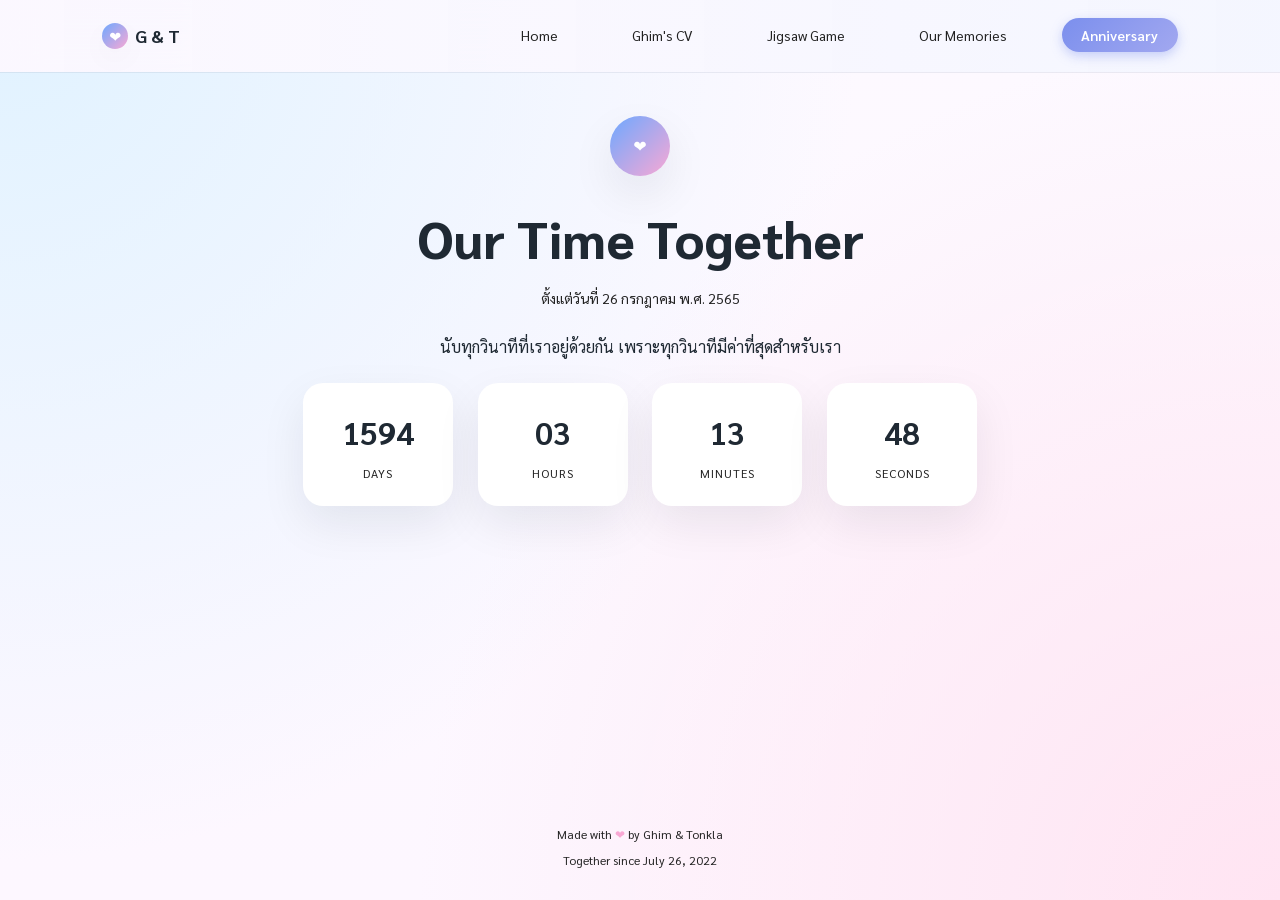
==== commit 09c935a1: "Optimize head tags and jigsaw accessibility" ====
--- a/anniversary.html
+++ b/anniversary.html
@@ -11,7 +11,7 @@
     <title>Anniversary Clock | Ghim &amp; Tonkla - Personal Website</title>
     <meta
       name="description"
-      content="Real-time countup clock showing how long Ghim &amp; Tonkla have been together since July 26, 2022."
+      content="เว็บไซต์บันทึกความทรงจำของกิมและต้นกล้า"
     />
 
     <!-- Google Fonts: Sarabun (primary Thai font) -->
@@ -22,7 +22,8 @@
       rel="stylesheet"
     />
 
-    <!-- Global pastel theme & layout utilities -->
+    <!-- Preload & global pastel stylesheet -->
+    <link rel="preload" href="./style.css" as="style" />
     <link rel="stylesheet" href="./style.css" />
   </head>
   <body>
@@ -231,6 +232,6 @@
     </script>
 
     <!-- Shared navigation toggle script -->
-    <script src="script.js"></script>
+    <script src="script.js" defer></script>
   </body>
 </html>
--- a/style.css
+++ b/style.css
@@ -1392,10 +1392,10 @@
 }
 
 .modal__actions .btn.btn--primary {
-  background: linear-gradient(135deg, #fef3ff, #e0ecff);
-  color: #222222 !important;
+  background: linear-gradient(135deg, #4f46e5, #312e81);
+  color: #ffffff !important;
 }
 
 .modal__actions .btn.btn--primary:hover {
-  filter: brightness(1.05);
-}
+  filter: brightness(1.08);
+}
--- a/style.css
+++ b/style.css
@@ -1392,10 +1392,10 @@
 }
 
 .modal__actions .btn.btn--primary {
-  background: linear-gradient(135deg, #fef3ff, #e0ecff);
-  color: #222222 !important;
+  background: linear-gradient(135deg, #4f46e5, #312e81);
+  color: #ffffff !important;
 }
 
 .modal__actions .btn.btn--primary:hover {
-  filter: brightness(1.05);
-}
+  filter: brightness(1.08);
+}
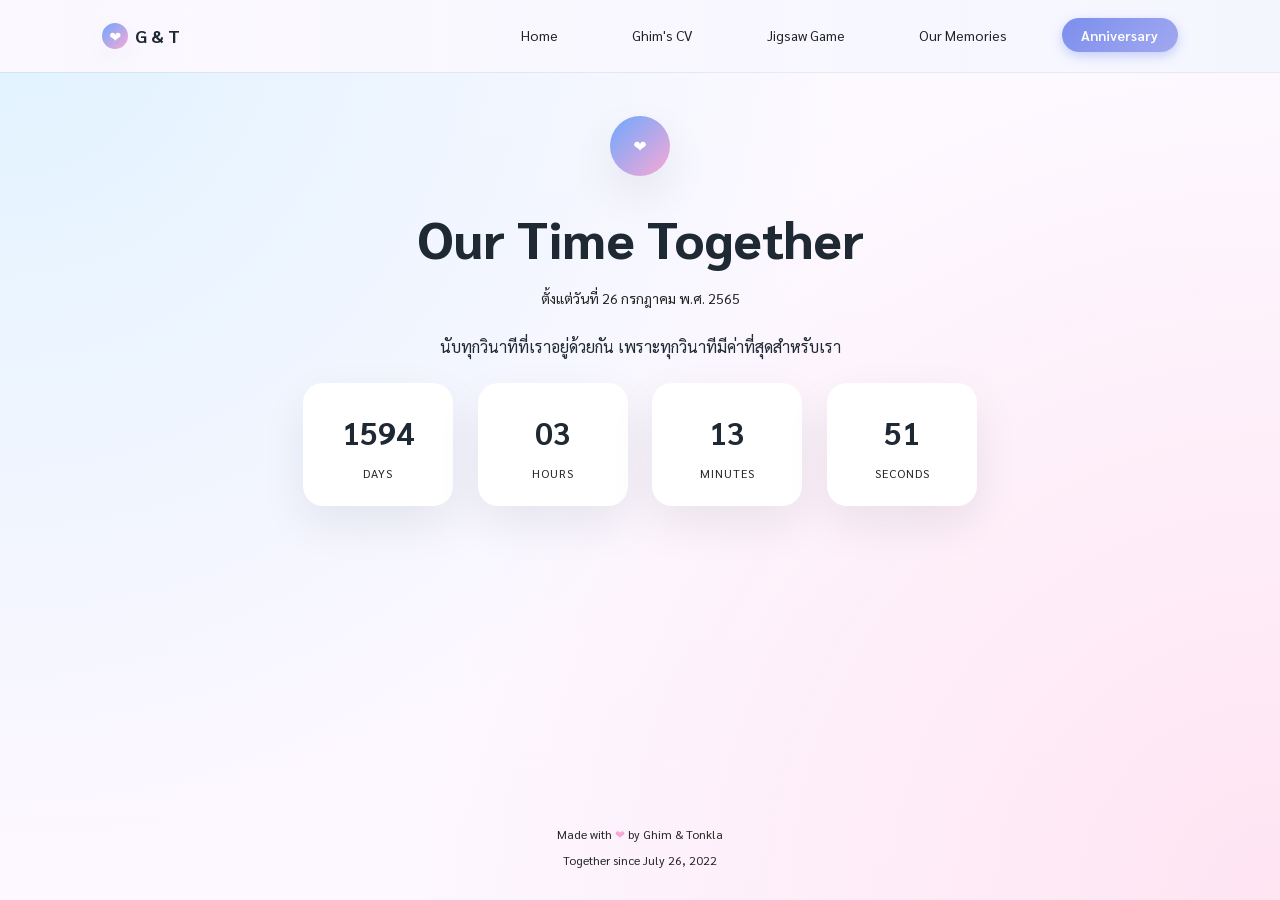
==== commit dd7ffb46: "fix: jigsaw puzzle seamless drop-zone, gallery grid, and responsive layout" ====
--- a/anniversary.html
+++ b/anniversary.html
@@ -23,8 +23,8 @@
     />
 
     <!-- Preload & global pastel stylesheet -->
-    <link rel="preload" href="./style.css" as="style" />
-    <link rel="stylesheet" href="./style.css" />
+    <link rel="preload" href="./css/style.css" as="style" />
+    <link rel="stylesheet" href="./css/style.css" />
   </head>
   <body>
     <!--
--- a/css/style.css
+++ b/css/style.css
@@ -0,0 +1,1457 @@
+.piece, .jigsaw-piece {
+  border: none !important;
+  margin: 0 !important;
+  padding: 0 !important;
+}
+/* Jigsaw puzzle board grid (force 3x3, 300x300px) */
+.puzzle-board, .jigsaw-board {
+  display: grid !important;
+  grid-template-columns: repeat(3, 1fr) !important;
+  width: 300px;
+  height: 300px;
+  gap: 0;
+  margin: 0 auto;
+}
+
+.drop-zone, .jigsaw-cell {
+  width: 100px;
+  height: 100px;
+  border: 2px dashed #ffc0cb;
+  box-sizing: border-box;
+  position: relative;
+  background: #fff;
+  transition: background 0.2s, border-color 0.2s;
+}
+
+.drop-zone.drag-over, .jigsaw-cell.jigsaw-cell--over {
+  background: #e1ecff;
+  border-color: #6da8ff;
+}
+
+.drop-zone .piece, .jigsaw-cell .jigsaw-piece {
+  width: 100% !important;
+  height: 100% !important;
+  position: absolute;
+  top: 0;
+  left: 0;
+  margin: 0 !important;
+  border: none !important;
+  border-radius: 0 !important;
+}
+/*
+  Global Styles for "Ghim & Tonkla's World"
+  - Mobile‑first, semantic, and lightweight
+  - Pastel blue / pink theme with soft shadows & rounded corners
+  - Designed for use across all 5 pages in the project
+
+  NOTE: In HTML, load Google Font "Sarabun" via <link> in <head> for best performance.
+*/
+
+/* ==========================
+   1. CSS Custom Properties
+   ========================== */
+:root {
+  /* Brand palette - pastel, romantic */
+  --color-bg: #fdf8ff; /* very light pink/blue blend */
+  --color-surface: #ffffff;
+  --color-surface-soft: #f7f4ff;
+  --color-primary: #6da8ff; /* pastel blue */
+  --color-primary-soft: #e1ecff;
+  --color-secondary: #f9a8d4; /* pastel pink */
+  --color-secondary-soft: #ffe4f2;
+
+  --color-accent: #7dd3fc; /* light cyan accent */
+  --color-text: #1f2933; /* dark slate */
+  --color-text-soft: #222222; /* stronger contrast for pastel backgrounds */
+  --color-border-subtle: rgba(148, 163, 184, 0.28);
+
+  --gradient-hero: radial-gradient(circle at top left, #e0f2ff 0, transparent 55%),
+                   radial-gradient(circle at bottom right, #ffe4f2 0, transparent 55%),
+                   linear-gradient(180deg, #fdf9ff 0%, #fdf7ff 100%);
+
+  --gradient-pill: linear-gradient(135deg, #6da8ff, #f9a8d4);
+
+  --shadow-soft: 0 18px 45px rgba(15, 23, 42, 0.08);
+  --shadow-subtle: 0 10px 30px rgba(15, 23, 42, 0.04);
+
+  --radius-lg: 22px;
+  --radius-md: 16px;
+  --radius-pill: 999px;
+
+  --header-height: 72px;
+
+  --transition-fast: 150ms ease-out;
+  --transition-med: 220ms cubic-bezier(0.22, 0.61, 0.36, 1);
+
+  --container-max: 1120px;
+  --container-padding-x: 1.4rem;
+
+  /* Typography scale */
+  --font-family-base: "Sarabun", system-ui, -apple-system, BlinkMacSystemFont, "Segoe UI", sans-serif;
+  --font-size-xs: 0.75rem;
+  --font-size-sm: 0.875rem;
+  --font-size-base: 1rem;
+  --font-size-lg: 1.125rem;
+  --font-size-xl: 1.5rem;
+  --font-size-2xl: 2rem;
+  --font-size-3xl: clamp(2.2rem, 4vw, 3.2rem);
+  --font-size-4xl: clamp(2.8rem, 6vw, 3.8rem);
+}
+
+/* ==========================
+   2. Modern CSS Reset
+   ========================== */
+*, *::before, *::after {
+  box-sizing: border-box;
+}
+
+* {
+  margin: 0;
+  padding: 0;
+}
+
+html {
+  font-size: 100%;
+  -webkit-text-size-adjust: 100%;
+  scroll-behavior: smooth;
+}
+
+body {
+  min-height: 100vh;
+  font-family: var(--font-family-base);
+  font-size: var(--font-size-base);
+  line-height: 1.7;
+  color: var(--color-text);
+  background: var(--gradient-hero);
+  text-rendering: optimizeLegibility;
+}
+
+img, picture, video, canvas, svg {
+  display: block;
+  max-width: 100%;
+}
+
+input, button, textarea, select {
+  font: inherit;
+}
+
+button {
+  border: none;
+  background: none;
+  cursor: pointer;
+}
+
+a {
+  color: inherit;
+  text-decoration: none;
+}
+
+a:hover {
+  text-decoration: none;
+}
+
+ul, ol {
+  list-style: none;
+}
+
+/* Improve focus outline for accessibility */
+:focus-visible {
+  outline: 2px solid var(--color-primary);
+  outline-offset: 3px;
+}
+
+/* ==========================
+   3. Layout Utilities
+   ========================== */
+
+/* Page wrapper ensures content never touches viewport edges on mobile */
+.page-wrapper {
+  min-height: 100vh;
+  display: flex;
+  flex-direction: column;
+}
+
+.main {
+  flex: 1 0 auto;
+}
+
+/* Reusable responsive container */
+.container {
+  width: 100%;
+  max-width: var(--container-max);
+  margin-inline: auto;
+  padding-inline: var(--container-padding-x);
+}
+
+.section {
+  padding-block: 2.75rem;
+}
+
+.section--hero {
+  padding-top: 3.5rem;
+  padding-bottom: 3.75rem;
+}
+
+.section--subtle {
+  background: linear-gradient(135deg, rgba(255, 255, 255, 0.9), rgba(248, 250, 252, 0.9));
+}
+
+.section-heading {
+  text-align: center;
+  margin-bottom: 2rem;
+}
+
+.section-heading__eyebrow {
+  display: inline-flex;
+  align-items: center;
+  gap: 0.35rem;
+  font-size: var(--font-size-sm);
+  color: var(--color-text-soft);
+  padding: 0.25rem 0.75rem;
+  border-radius: var(--radius-pill);
+  background: rgba(255, 255, 255, 0.8);
+  box-shadow: var(--shadow-subtle);
+}
+
+.section-heading__title {
+  font-size: var(--font-size-2xl);
+  font-weight: 700;
+  margin-top: 0.9rem;
+}
+
+.section-heading__subtitle {
+  margin-top: 0.5rem;
+  color: var(--color-text-soft);
+  font-size: var(--font-size-sm);
+}
+
+/* Flexbox helpers (used where semantic layout already defined) */
+.flex {
+  display: flex;
+}
+
+.flex-center {
+  display: flex;
+  justify-content: center;
+  align-items: center;
+}
+
+.flex-between {
+  display: flex;
+  justify-content: space-between;
+  align-items: center;
+}
+
+.flex-col {
+  display: flex;
+  flex-direction: column;
+}
+
+.gap-xs { gap: 0.4rem; }
+.gap-sm { gap: 0.75rem; }
+.gap-md { gap: 1.25rem; }
+.gap-lg { gap: 1.75rem; }
+
+/* Grid helpers (for semantic sections using CSS Grid) */
+.grid {
+  display: grid;
+}
+
+.grid-auto-fit {
+  display: grid;
+  grid-template-columns: repeat(auto-fit, minmax(240px, 1fr));
+  gap: 1.25rem;
+}
+
+/* ==========================
+   4. Global Components
+   ========================== */
+
+/* ---- 4.1 Top Navigation ---- */
+.site-header {
+  position: sticky;
+  top: 0;
+  z-index: 40;
+  backdrop-filter: blur(16px);
+  background: linear-gradient(90deg, rgba(253, 248, 255, 0.92), rgba(244, 246, 255, 0.96));
+  box-shadow: 0 1px 0 rgba(148, 163, 184, 0.18);
+}
+
+.navbar {
+  height: var(--header-height);
+  display: flex;
+  align-items: center;
+  justify-content: space-between;
+}
+
+.navbar__brand {
+  display: inline-flex;
+  align-items: center;
+  gap: 0.4rem;
+  font-weight: 700;
+  font-size: var(--font-size-lg);
+  white-space: nowrap; /* Prevent logo text from wrapping on narrow screens */
+}
+
+.navbar__brand-icon {
+  width: 26px;
+  height: 26px;
+  border-radius: 999px;
+  background: var(--gradient-pill);
+  display: inline-flex;
+  align-items: center;
+  justify-content: center;
+  color: #ffffff;
+  font-size: 0.9rem;
+  box-shadow: var(--shadow-subtle);
+}
+
+.navbar__links {
+  display: flex;
+  align-items: center;
+  gap: 0.75rem;
+  font-size: var(--font-size-sm);
+}
+
+/* Hamburger toggle button (shown only on small screens) */
+.navbar-toggle {
+  display: none;
+  border: none;
+  background: none;
+  cursor: pointer;
+  padding: 0;
+}
+
+.navbar-toggle__icon {
+  display: inline-flex;
+  flex-direction: column;
+  justify-content: center;
+  align-items: center;
+  width: 36px;
+  height: 36px;
+  border-radius: 999px;
+  background: #ffffff;
+  box-shadow: var(--shadow-subtle);
+}
+
+.navbar-toggle__icon span {
+  display: block;
+  width: 18px;
+  height: 2px;
+  border-radius: 999px;
+  background-color: #4b5563;
+  margin: 2px 0;
+}
+
+/* Base menu link styling */
+.navbar__link {
+  position: relative;
+  padding: 0.5rem 1.2rem;
+  border-radius: 25px;
+  color: var(--color-text-soft);
+  transition: all 0.3s ease;
+}
+
+/* Active page pill (by class or aria-current) */
+.navbar__links a[aria-current="page"],
+.navbar__link--active {
+  background: linear-gradient(135deg, #7b8fed, #a2a8f0);
+  color: #ffffff !important;
+  font-weight: 600;
+  box-shadow: 0 4px 12px rgba(123, 143, 237, 0.4);
+}
+
+/* Hover effect for non-active links */
+.navbar__links a:hover:not([aria-current="page"]) {
+  background: rgba(123, 143, 237, 0.1);
+  color: var(--color-text);
+}
+
+/* Mobile nav: stack links if needed */
+@media (max-width: 640px) {
+  .navbar {
+    gap: 0.75rem;
+    align-items: center;
+  }
+
+  .navbar__links {
+    flex-wrap: wrap;
+    justify-content: flex-end;
+  }
+}
+
+/* ---- 4.2 Buttons ---- */
+.btn {
+  display: inline-flex;
+  align-items: center;
+  justify-content: center;
+  gap: 0.4rem;
+  padding: 0.7rem 1.5rem;
+  border-radius: var(--radius-pill);
+  font-size: var(--font-size-sm);
+  font-weight: 600;
+  border: 1px solid transparent;
+  cursor: pointer;
+  min-height: 48px; /* Comfortable touch target on mobile */
+  transition: transform var(--transition-med),
+              box-shadow var(--transition-med),
+              background-color var(--transition-med),
+              color var(--transition-med),
+              border-color var(--transition-med);
+}
+
+.btn--primary {
+  background: linear-gradient(135deg, #6da8ff, #4f46e5);
+  color: #ffffff;
+  box-shadow: var(--shadow-soft);
+}
+
+.btn--primary:hover {
+  transform: translateY(-1px);
+  box-shadow: 0 22px 55px rgba(15, 23, 42, 0.14);
+}
+
+.btn--ghost {
+  background: rgba(255, 255, 255, 0.95);
+  color: var(--color-text);
+  border-color: rgba(148, 163, 184, 0.45);
+}
+
+.btn--ghost:hover {
+  background: #ffffff;
+  border-color: rgba(129, 140, 248, 0.7);
+  box-shadow: var(--shadow-subtle);
+}
+
+.btn--icon-circle {
+  width: 40px;
+  height: 40px;
+  padding: 0;
+  border-radius: 999px;
+}
+
+/* ---- 4.3 Hero: typography & special treatments ---- */
+.hero {
+  text-align: center;
+}
+
+.hero__badge-wrapper {
+  display: flex;
+  justify-content: center;
+  margin-bottom: 1.3rem;
+}
+
+.hero__badge {
+  display: inline-flex;
+  align-items: center;
+  gap: 0.45rem;
+  padding: 0.4rem 0.95rem;
+  border-radius: var(--radius-pill);
+  background: rgba(255, 255, 255, 0.92);
+  color: var(--color-text-soft);
+  box-shadow: var(--shadow-subtle);
+  font-size: var(--font-size-sm);
+}
+
+.hero__title {
+  font-size: var(--font-size-4xl);
+  letter-spacing: 0.03em;
+  font-weight: 800;
+  line-height: 1.25;
+}
+
+.hero__highlight {
+  background: linear-gradient(120deg, #6da8ff, #f9a8d4);
+  -webkit-background-clip: text;
+  background-clip: text;
+  color: transparent;
+}
+
+.hero__subtitle {
+  margin-top: 0.9rem;
+  font-size: var(--font-size-sm);
+  color: var(--color-text-soft);
+  max-width: 32rem;
+  margin-inline: auto;
+}
+
+.hero__actions {
+  margin-top: 2rem;
+  display: flex;
+  flex-direction: column;
+  gap: 0.75rem;
+  align-items: center;
+}
+
+.hero__actions-subtext {
+  font-size: var(--font-size-xs);
+  color: var(--color-text-soft);
+}
+
+@media (min-width: 640px) {
+  .hero__actions {
+    flex-direction: row;
+  }
+}
+
+/* ---- 4.4 Feature cards on home & shared card style ---- */
+.card-grid {
+  margin-top: 2.5rem;
+  display: grid;
+  grid-template-columns: repeat(auto-fit, minmax(230px, 1fr));
+  gap: 1.5rem;
+}
+
+.card {
+  position: relative;
+  display: flex;
+  flex-direction: column;
+  justify-content: space-between;
+  padding: 1.25rem 1.4rem;
+  border-radius: var(--radius-lg);
+  background: linear-gradient(145deg, rgba(255, 255, 255, 0.98), rgba(248, 250, 252, 0.98));
+  box-shadow: var(--shadow-soft);
+  border: 1px solid rgba(255, 255, 255, 0.9);
+  transition: transform var(--transition-med), box-shadow var(--transition-med), border-color var(--transition-med);
+}
+
+.card:hover {
+  transform: translateY(-3px);
+  box-shadow: 0 24px 55px rgba(15, 23, 42, 0.12);
+  border-color: rgba(129, 140, 248, 0.5);
+}
+
+.card__icon-circle {
+  width: 40px;
+  height: 40px;
+  border-radius: 999px;
+  display: inline-flex;
+  align-items: center;
+  justify-content: center;
+  background: linear-gradient(135deg, #e0edff, #ffe4f2);
+  color: #4b5563;
+  margin-bottom: 0.9rem;
+}
+
+.card__title {
+  font-weight: 700;
+  font-size: var(--font-size-base);
+}
+
+.card__subtitle {
+  margin-top: 0.25rem;
+  font-size: var(--font-size-sm);
+  color: var(--color-text-soft);
+}
+
+.card__link-arrow {
+  margin-top: 1.15rem;
+  font-size: var(--font-size-sm);
+  color: var(--color-primary);
+}
+
+/* ---- 4.7 Polaroid memory gallery (memories page) ---- */
+.polaroid-grid {
+  margin-top: 2.5rem;
+  display: grid;
+  grid-template-columns: 1fr;
+  gap: 1.5rem;
+}
+
+@media (min-width: 768px) and (max-width: 1023px) {
+  .polaroid-grid {
+    grid-template-columns: repeat(2, 1fr) !important;
+    gap: 1.5rem;
+  }
+}
+
+@media (min-width: 1024px) {
+  .polaroid-grid {
+    grid-template-columns: repeat(4, 1fr) !important;
+    gap: 1.5rem;
+  }
+}
+
+.polaroid-card {
+  position: relative;
+  display: flex;
+  flex-direction: column;
+  align-items: center;
+  background-color: #ffffff;
+  padding: 12px 12px 30px 12px;
+  border-radius: 10px;
+  box-shadow: 0 4px 8px rgba(0, 0, 0, 0.1);
+  transform-origin: center center;
+  transition: all 0.4s cubic-bezier(0.175, 0.885, 0.32, 1.275);
+  cursor: pointer;
+}
+
+.polaroid-card__frame {
+  margin: 0;
+  width: 100%;
+}
+
+.polaroid-card__image {
+  display: block;
+  width: 100%;
+  height: 250px;
+  border-radius: 4px;
+  object-fit: cover !important;
+}
+
+.polaroid-card__caption {
+  margin-top: 15px;
+  font-size: 0.9rem;
+  text-align: center;
+  color: var(--color-text);
+}
+
+.polaroid-card:nth-child(odd) {
+  transform: rotate(-3deg);
+}
+
+.polaroid-card:nth-child(even) {
+  transform: rotate(3deg);
+}
+
+.polaroid-card:hover {
+  transform: translateY(-10px) scale(1.05) rotate(0deg);
+  box-shadow: 0 15px 30px rgba(0, 0, 0, 0.15);
+  z-index: 2;
+}
+
+@media (min-width: 768px) {
+  .polaroid-grid {
+    gap: 2rem;
+  }
+}
+
+.cv-section-card {
+  padding: 2rem;
+  border-radius: 16px;
+  background: rgba(255, 255, 255, 0.9);
+  box-shadow: 0 10px 30px rgba(0, 0, 0, 0.08);
+  margin-bottom: 1.5rem;
+}
+
+.cv-section-card__title {
+  font-weight: 700;
+  font-size: var(--font-size-base);
+  display: flex;
+  align-items: center;
+  gap: 0.55rem;
+  margin-bottom: 0.9rem;
+}
+
+.cv-section-card__title h2 {
+  background: linear-gradient(120deg, #6da8ff, #f78fb3);
+  -webkit-background-clip: text;
+  background-clip: text;
+  color: transparent;
+}
+
+.cv-section-card__title::after {
+  content: "";
+  display: block;
+  height: 2px;
+  margin-top: 0.4rem;
+  border-radius: 999px;
+  background: linear-gradient(90deg, rgba(109, 168, 255, 0.65), rgba(249, 168, 212, 0.85));
+}
+
+.cv-section-card__title-icon {
+  width: 26px;
+  height: 26px;
+  border-radius: 999px;
+  display: inline-flex;
+  align-items: center;
+  justify-content: center;
+  background: linear-gradient(135deg, #e0edff, #ffe4f2);
+  font-size: 0.85rem;
+}
+
+.cv-section-card__item-title {
+  font-weight: 600;
+  font-size: var(--font-size-sm);
+}
+
+.cv-section-card__item-meta {
+  font-size: var(--font-size-xs);
+  margin-top: 0.15rem;
+  color: var(--color-text-soft);
+}
+
+.cv-section-card__item-body {
+  margin-top: 0.5rem;
+  font-size: var(--font-size-sm);
+  line-height: 1.8;
+}
+
+.highlight {
+  font-weight: 700;
+  color: #d87093;
+}
+
+.cv-layout__main strong {
+  font-weight: 700;
+  color: #d87093;
+}
+
+@media (min-width: 768px) {
+  .cv-layout {
+    display: grid;
+    grid-template-columns: minmax(0, 0.9fr) minmax(0, 1.6fr);
+    align-items: flex-start;
+    gap: 2.5rem;
+  }
+}
+
+/* CV layout helpers */
+.cv-layout__sidebar {
+  margin-bottom: 1.75rem;
+  display: flex;
+  justify-content: center;
+}
+
+.cv-profile-card {
+  display: flex;
+  flex-direction: column;
+  align-items: center;
+  text-align: center;
+  background: rgba(255, 255, 255, 0.85);
+  backdrop-filter: blur(10px);
+  border-radius: 24px;
+  padding: 2.5rem;
+  box-shadow: 0 15px 35px rgba(0, 0, 0, 0.05);
+  border: 1px solid rgba(255, 255, 255, 0.7);
+  transition: transform 0.2s ease-out, box-shadow 0.2s ease-out;
+}
+
+.cv-profile-card:hover {
+  transform: translateY(-5px);
+  box-shadow: 0 20px 45px rgba(0, 0, 0, 0.08);
+}
+
+.profile-img-circle {
+  width: 180px;
+  height: 180px;
+  border-radius: 50%;
+  object-fit: cover;
+  border: 6px solid #ffffff;
+  box-shadow: 0 0 25px rgba(255, 182, 193, 0.7);
+  margin: 0 auto 0.9rem;
+}
+
+.cv-profile-card__name {
+  font-weight: 700;
+  font-size: var(--font-size-lg);
+}
+
+.cv-profile-card__name-en {
+  margin-top: 0.15rem;
+  font-size: var(--font-size-xs);
+  text-transform: uppercase;
+  letter-spacing: 2px;
+  color: #6b4f7a;
+}
+
+.cv-profile-card__role {
+  margin-top: 0.35rem;
+  font-size: var(--font-size-sm);
+  color: var(--color-text-soft);
+}
+
+.cv-profile-card__meta {
+  margin-top: 1rem;
+  display: grid;
+  gap: 0.45rem;
+}
+
+.cv-profile-card__meta dt {
+  font-size: var(--font-size-xs);
+  color: var(--color-text-soft);
+}
+
+.cv-profile-card__meta dd {
+  font-size: var(--font-size-sm);
+}
+
+.tag-list {
+  display: flex;
+  flex-wrap: wrap;
+  gap: 0.45rem;
+  justify-content: center;
+}
+
+.tag {
+  padding: 0.25rem 0.75rem;
+  border-radius: 999px;
+  font-size: var(--font-size-xs);
+  font-weight: 600;
+  background: rgba(255, 255, 255, 0.85);
+  border: 1px solid rgba(249, 168, 212, 0.7);
+  color: #d87093;
+  box-shadow: var(--shadow-subtle);
+  transition: transform 160ms ease-out,
+              box-shadow 160ms ease-out,
+              background-color 160ms ease-out,
+              color 160ms ease-out,
+              border-color 160ms ease-out;
+}
+
+.tag--blue {
+  color: #5b8df5;
+}
+
+.tag--pink {
+  color: #d87093;
+}
+
+.tag:hover {
+  background: linear-gradient(135deg, #6da8ff, #f9a8d4);
+  color: #ffffff;
+  border-color: transparent;
+  transform: translateY(-3px);
+  box-shadow: 0 18px 36px rgba(15, 23, 42, 0.22);
+}
+
+.info-card {
+  background: rgba(255, 255, 255, 0.85);
+  backdrop-filter: blur(10px);
+  border-radius: 24px;
+  padding: 2.5rem;
+  box-shadow: 0 15px 35px rgba(0, 0, 0, 0.05);
+  border: 1px solid rgba(255, 255, 255, 0.7);
+  transition: transform 0.2s ease-out,
+              box-shadow 0.2s ease-out,
+              border-color 0.2s ease-out;
+  margin-bottom: 1.5rem;
+}
+
+.info-card:hover {
+  transform: translateY(-5px);
+  box-shadow: 0 22px 55px rgba(244, 114, 182, 0.25);
+  border-color: rgba(249, 168, 212, 0.9);
+}
+
+.info-card .cv-section-card {
+  padding: 0;
+  border-radius: 0;
+  background: transparent;
+  box-shadow: none;
+  margin-bottom: 0;
+}
+
+/* ==========================
+   Mobile-specific refinements
+   ========================== */
+@media (max-width: 768px) {
+  /* Relaxed horizontal padding & vertical rhythm on small screens */
+  .container {
+    padding-inline: 1.5rem;
+  }
+
+  .section {
+    padding-block: 2.25rem;
+  }
+
+  /* Slightly smaller headings so they don't feel cramped */
+  .hero__title {
+    font-size: var(--font-size-3xl);
+  }
+
+  .section-heading__title {
+    font-size: 1.6rem;
+  }
+
+  /* Single-column grids for comfortable stacking */
+  .card-grid {
+    grid-template-columns: 1fr;
+    gap: 1.5rem;
+  }
+
+  .polaroid-grid {
+    grid-template-columns: 1fr;
+    gap: 1.5rem;
+  }
+
+  .anniversary-grid {
+    grid-template-columns: 1fr;
+    max-width: 420px;
+    margin-inline: auto;
+  }
+
+  /* ให้ header เป็นจุดอ้างอิงของเมนูที่ตกลงมา */
+  .site-header {
+    position: relative !important;
+  }
+
+  /* Header/Navbar overrides on mobile - force full-width with !important */
+  .site-header {
+    padding: 0 !important;
+    width: 100% !important;
+  }
+
+  .site-header .container,
+  .site-header .navbar,
+  .navbar {
+    width: 100% !important;
+    max-width: 100% !important;
+    margin: 0 !important;
+    /* Side padding like a mobile app: logo & hamburger near edges but not touching */
+    padding: 1rem 1.5rem !important;
+    box-sizing: border-box !important;
+    display: flex !important;
+    justify-content: space-between !important;
+    align-items: center !important;
+  }
+
+  .navbar__links {
+    display: none;
+  }
+
+  .navbar__link {
+    font-size: 0.8rem;
+    padding: 0.3rem 0.6rem;
+  }
+
+  /* Show hamburger button on small screens */
+  .navbar-toggle {
+    display: block !important;
+    margin-left: auto !important; /* push button to the far right */
+    margin-right: 0 !important;
+    padding: 0.5rem !important; /* compact but still easy to tap */
+    z-index: 100 !important; /* keep above overlapping elements */
+  }
+
+  /* เมื่อกดปุ่มแล้วมีคลาส is-open โผล่มา ให้แสดงเมนูแบบ floating card ด้านล่าง header */
+  .navbar__links.is-open {
+    display: flex !important;
+    flex-direction: column !important;
+    position: absolute !important;
+    top: 100% !important;
+    /* เปลี่ยนจาก width 100% เป็นเว้นระยะซ้าย-ขวาเล็กน้อย */
+    left: 1rem !important;
+    right: 1rem !important;
+    width: auto !important;
+    margin-top: 0.5rem !important; /* เว้นระยะจากแถบ Navbar ด้านบน */
+    background: rgba(255, 255, 255, 0.95) !important;
+    backdrop-filter: blur(15px) !important;
+    box-shadow: 0 15px 30px rgba(0,0,0,0.15) !important;
+    padding: 1.5rem 0 !important;
+    align-items: center !important;
+    z-index: 99 !important;
+    border-radius: 20px !important; /* โค้งมนทั้ง 4 มุมให้ดูเป็นกล่องลอยตัว */
+  }
+
+  /* เพิ่มระยะห่างระหว่างแต่ละปุ่มในเมนูที่เปิดออก */
+  .navbar__links.is-open li {
+    margin: 0.3rem 0 !important; /* ลดระยะห่างระหว่างแต่ละปุ่ม */
+    width: 100% !important;
+    text-align: center !important;
+  }
+
+  /* ปรับขนาดปุ่มแคปซูลให้จิ้มง่ายขึ้นบนมือถือ */
+  .navbar__links.is-open a {
+    display: inline-block !important;
+    width: 55% !important; /* ให้แคปซูลเพรียวลงเล็กน้อย */
+    padding: 0.6rem 1rem !important; /* ลดความอ้วนของปุ่ม */
+    font-size: 1rem !important; /* ขนาดฟอนต์กำลังพอดี */
+  }
+}
+
+  /* สำหรับหน้าจอ Desktop (ใหญ่กว่า 768px) */
+  @media (min-width: 769px) {
+    /* ซ่อนปุ่มแฮมเบอร์เกอร์ */
+    .navbar-toggle {
+      display: none !important;
+    }
+
+    /* บังคับเอาเมนูแนวนอนกลับมาโชว์ */
+    .navbar__links {
+      display: flex !important;
+      flex-direction: row !important;
+      position: static !important; /* ยกเลิกการลอยของมือถือ */
+      background: transparent !important;
+      box-shadow: none !important;
+      width: auto !important;
+      padding: 0 !important;
+    }
+
+    /* จัดระยะห่างเมนูแนวนอน */
+    .navbar__links li {
+      margin: 0 0 0 1.5rem !important;
+    }
+  }
+
+/* ---- 4.7 Timeline layout (memories page) ---- */
+
+.timeline {
+  position: relative;
+  margin-top: 2.5rem;
+  padding-left: 1rem;
+}
+
+.timeline::before {
+  content: "";
+  position: absolute;
+  left: 1.1rem;
+  top: 0.1rem;
+  bottom: 0.1rem;
+  width: 2px;
+  background: linear-gradient(to bottom, rgba(147, 197, 253, 0.3), rgba(244, 114, 182, 0.4));
+}
+
+.timeline-item {
+  position: relative;
+  margin-bottom: 2.4rem;
+}
+
+.timeline-item__dot {
+  position: absolute;
+  left: -0.1rem;
+  top: 0.4rem;
+  width: 18px;
+  height: 18px;
+  border-radius: 999px;
+  background: #ffffff;
+  border: 2px solid #93c5fd;
+  box-shadow: 0 0 0 5px rgba(147, 197, 253, 0.18);
+}
+
+.timeline-item__card {
+  margin-left: 2.4rem;
+  max-width: 460px;
+  padding: 1.15rem 1.25rem;
+  border-radius: var(--radius-md);
+  background: var(--color-surface);
+  box-shadow: var(--shadow-soft);
+  border: 1px solid rgba(255, 255, 255, 0.9);
+}
+
+.timeline-item__label {
+  display: inline-flex;
+  padding: 0.15rem 0.6rem;
+  border-radius: var(--radius-pill);
+  background: var(--color-primary-soft);
+  font-size: var(--font-size-xs);
+  color: var(--color-text-soft);
+  margin-bottom: 0.3rem;
+}
+
+.timeline-item__title {
+  font-weight: 700;
+  margin-bottom: 0.2rem;
+}
+
+.timeline-item__body {
+  font-size: var(--font-size-sm);
+  color: var(--color-text-soft);
+}
+
+@media (min-width: 768px) {
+  .timeline {
+    padding-left: 0;
+    margin-inline: auto;
+    max-width: 700px;
+  }
+
+  .timeline::before {
+    left: 50%;
+    transform: translateX(-50%);
+  }
+
+  .timeline-item {
+    display: grid;
+    grid-template-columns: repeat(2, minmax(0, 1fr));
+    align-items: flex-start;
+  }
+
+  .timeline-item:nth-child(odd) .timeline-item__card {
+    grid-column: 1 / 2;
+    justify-self: flex-end;
+  }
+
+  .timeline-item:nth-child(even) .timeline-item__card {
+    grid-column: 2 / 3;
+    justify-self: flex-start;
+  }
+
+  .timeline-item__dot {
+    left: 50%;
+    transform: translate(-50%, 0);
+  }
+
+  .timeline-item__card {
+    margin-left: 0;
+  }
+}
+
+/* ---- 4.8 Anniversary counter layout ---- */
+
+.anniversary {
+  text-align: center;
+}
+
+.anniversary__badge {
+  display: inline-flex;
+  align-items: center;
+  justify-content: center;
+  width: 60px;
+  height: 60px;
+  border-radius: 999px;
+  margin-bottom: 1.1rem;
+  background: var(--gradient-pill);
+  color: #ffffff;
+  box-shadow: var(--shadow-soft);
+}
+
+.anniversary__title {
+  font-size: var(--font-size-3xl);
+  font-weight: 800;
+}
+
+.anniversary__subtitle {
+  margin-top: 0.4rem;
+  font-size: var(--font-size-sm);
+  color: var(--color-text-soft);
+}
+
+.anniversary-grid {
+  margin-top: 2.5rem;
+  display: grid;
+  grid-template-columns: repeat(2, minmax(0, 1fr));
+  gap: 0.9rem;
+  justify-items: center;
+}
+
+.anniversary-pill {
+  width: 100%;
+  max-width: 150px;
+  padding: 1rem 0.2rem;
+  border-radius: 18px;
+  background: #ffffff;
+  box-shadow: var(--shadow-soft);
+  display: flex;
+  flex-direction: column;
+  align-items: center;
+  gap: 0.2rem;
+}
+
+.anniversary-pill__value {
+  font-size: 1.6rem;
+  font-weight: 700;
+}
+
+.anniversary-pill__label {
+  font-size: var(--font-size-xs);
+  letter-spacing: 0.08em;
+  text-transform: uppercase;
+  color: var(--color-text-soft);
+}
+
+@media (min-width: 768px) {
+  .anniversary-grid {
+    max-width: 680px;
+    margin-inline: auto;
+    grid-template-columns: repeat(4, minmax(0, 1fr));
+    gap: 1.2rem;
+  }
+
+  .anniversary-pill {
+    padding-block: 1.4rem;
+    border-radius: 20px;
+  }
+
+  .anniversary-pill__value {
+    font-size: 2rem;
+  }
+}
+
+/* ---- 4.9 Footer ---- */
+.site-footer {
+  padding-block: 1.75rem 1.85rem;
+  font-size: var(--font-size-xs);
+  color: var(--color-text-soft);
+}
+
+.site-footer__inner {
+  text-align: center;
+  display: flex;
+  flex-direction: column;
+  gap: 0.35rem;
+  align-items: center;
+  justify-content: center;
+}
+
+.site-footer__heart {
+  color: var(--color-secondary);
+}
+
+/* ==========================
+   5. Utilities & States
+   ========================== */
+
+.text-center { text-align: center; }
+.text-soft { color: var(--color-text-soft); }
+
+.mt-xs { margin-top: 0.5rem; }
+.mt-sm { margin-top: 0.9rem; }
+.mt-md { margin-top: 1.4rem; }
+.mt-lg { margin-top: 2.1rem; }
+
+.hidden { display: none !important; }
+
+/* Soft fade / slide used for Intersection Observer (memories page)
+   - Progressive enhancement: elements are fully visible by default
+   - When JavaScript is enabled, we add a .js class to <body>
+     and then animate .fade-in-up elements into view. */
+.fade-in-up {
+  transition: opacity 320ms cubic-bezier(0.22, 0.61, 0.36, 1),
+              transform 320ms cubic-bezier(0.22, 0.61, 0.36, 1);
+}
+
+body.js .fade-in-up {
+  opacity: 0;
+  transform: translateY(18px);
+}
+
+body.js .fade-in-up.is-visible {
+  opacity: 1;
+  transform: translateY(0);
+}
+
+/* Respect reduced motion preference */
+@media (prefers-reduced-motion: reduce) {
+  * {
+    scroll-behavior: auto !important;
+    animation-duration: 0.001ms !important;
+    animation-iteration-count: 1 !important;
+    transition-duration: 0.001ms !important;
+  }
+}
+
+/* ==========================
+   6. Jigsaw Game Layout
+   ========================== */
+
+.jigsaw-layout {
+  display: flex;
+  flex-direction: column;
+  gap: 1.75rem;
+}
+
+@media (min-width: 768px) {
+  .jigsaw-layout {
+    flex-direction: row;
+    align-items: flex-start;
+  }
+}
+
+.jigsaw-panel {
+  flex: 1 1 0;
+  padding: 1.6rem 1.5rem;
+  border-radius: var(--radius-lg);
+  background: var(--color-surface);
+  box-shadow: var(--shadow-soft);
+}
+
+.jigsaw-panel--pieces {
+  background: linear-gradient(145deg, var(--color-secondary-soft), #ffffff);
+}
+
+.jigsaw-panel--board {
+  background: linear-gradient(145deg, var(--color-primary-soft), #ffffff);
+}
+
+.jigsaw-panel__header {
+  margin-bottom: 1.1rem;
+}
+
+.jigsaw-panel__title {
+  font-size: var(--font-size-lg);
+  font-weight: 700;
+  color: #1a1a1a !important;
+}
+
+.jigsaw-panel__subtitle {
+  margin-top: 0.3rem;
+  font-size: var(--font-size-sm);
+  color: #1a1a1a !important;
+}
+
+.jigsaw-pieces {
+  display: flex;
+  flex-wrap: wrap;
+  gap: 0.75rem;
+  min-height: 170px;
+  align-content: flex-start;
+  content-visibility: auto;
+  contain-intrinsic-size: 300px;
+}
+
+.jigsaw-piece {
+  /* width/height set inline by JS */
+  border-radius: 8px;
+  border: 1px solid #eee;
+  display: block;
+  cursor: grab;
+  box-shadow: 0 2px 8px rgba(0,0,0,0.06);
+  margin: 4px;
+  background-color: #fff;
+  user-select: none;
+  transition: box-shadow 0.2s;
+}
+
+
+
+.jigsaw-piece:active {
+  box-shadow: 0 4px 16px rgba(0,0,0,0.12);
+  cursor: grabbing;
+}
+
+
+
+.jigsaw-board {
+    position: relative;
+  }
+  margin-top: 0.4rem;
+  display: grid;
+  grid-template-columns: repeat(3, minmax(0, 1fr));
+  gap: 0;
+  max-width: 320px;
+  margin-inline: auto;
+  content-visibility: auto;
+  contain-intrinsic-size: 300px;
+}
+
+.jigsaw-cell {
+    position: relative;
+    overflow: hidden;
+  min-height: 0;
+  aspect-ratio: 1 / 1;
+  border-radius: 8px;
+  background: rgba(255, 255, 255, 0.75);
+  border: 2px dashed #ffb6c1;
+  padding: 0;
+  display: flex;
+  align-items: stretch;
+  justify-content: stretch;
+  overflow: hidden;
+  transition: background-color var(--transition-fast),
+              border-color var(--transition-fast),
+              box-shadow var(--transition-fast);
+}
+
+.jigsaw-cell--over {
+  background: var(--color-primary-soft);
+  border-color: var(--color-primary);
+  box-shadow: var(--shadow-subtle);
+}
+
+/* When a cell already has a piece, hide its border/background so all 9
+   slices join seamlessly into one image. */
+.jigsaw-cell--filled {
+  border: none;
+  background: none;
+  border-radius: 0;
+}
+
+/* When a piece is placed on the board, let it fill the cell and remove rounding/border
+   so that all 9 slices join seamlessly into one image. */
+.jigsaw-board .jigsaw-piece {
+  width: 100% !important;
+  height: 100% !important;
+  position: absolute;
+  top: 0;
+  left: 0;
+  margin: 0 !important;
+  border: none !important;
+  border-radius: 0 !important;
+}
+
+.jigsaw-success {
+  margin-top: 1.6rem;
+  text-align: center;
+  font-weight: 700;
+  font-size: var(--font-size-lg);
+  color: #1a1a1a !important;
+}
+
+.jigsaw-fallback {
+  margin-bottom: 1.4rem;
+  text-align: center;
+  font-size: var(--font-size-sm);
+  color: #1a1a1a !important;
+}
+
+/* Ensure game description text has strong, explicit contrast */
+.section-heading__subtitle {
+  color: #444444 !important;
+}
+
+/* ==========================
+   Jigsaw Modal Pop-up
+   ========================== */
+
+.modal-backdrop {
+  position: fixed;
+  top: 0;
+  left: 0;
+  width: 100vw;
+  height: 100vh;
+  background-color: rgba(0, 0, 0, 0.4);
+  z-index: 9999;
+  display: flex;
+  justify-content: center;
+  align-items: center;
+}
+
+.modal {
+  background-color: #ffffff;
+  padding: 2rem 3rem;
+  border-radius: 16px;
+  max-width: 380px;
+  width: calc(100% - 3rem);
+  box-shadow: 0 10px 25px rgba(0, 0, 0, 0.1);
+  text-align: center;
+}
+
+.modal__icon {
+  width: 52px;
+  height: 52px;
+  margin: 0 auto 0.9rem;
+  border-radius: 50%;
+  background: linear-gradient(135deg, #6da8ff, #f9a8d4);
+  display: flex;
+  align-items: center;
+  justify-content: center;
+  font-size: 1.6rem;
+  color: #ffffff;
+}
+
+.modal__title {
+  font-size: var(--font-size-lg);
+  font-weight: 700;
+  margin-bottom: 0.4rem;
+}
+
+.modal__message {
+  font-size: var(--font-size-sm);
+  color: #1a1a1a !important;
+  margin-bottom: 1.2rem;
+}
+
+.modal__actions .btn {
+  min-width: 120px;
+  justify-content: center;
+}
+
+.modal__actions .btn.btn--primary {
+  background: linear-gradient(135deg, #4f46e5, #312e81);
+  color: #ffffff !important;
+}
+
+.modal__actions .btn.btn--primary:hover {
+  filter: brightness(1.08);
+}
--- a/css/style.css
+++ b/css/style.css
@@ -0,0 +1,1457 @@
+.piece, .jigsaw-piece {
+  border: none !important;
+  margin: 0 !important;
+  padding: 0 !important;
+}
+/* Jigsaw puzzle board grid (force 3x3, 300x300px) */
+.puzzle-board, .jigsaw-board {
+  display: grid !important;
+  grid-template-columns: repeat(3, 1fr) !important;
+  width: 300px;
+  height: 300px;
+  gap: 0;
+  margin: 0 auto;
+}
+
+.drop-zone, .jigsaw-cell {
+  width: 100px;
+  height: 100px;
+  border: 2px dashed #ffc0cb;
+  box-sizing: border-box;
+  position: relative;
+  background: #fff;
+  transition: background 0.2s, border-color 0.2s;
+}
+
+.drop-zone.drag-over, .jigsaw-cell.jigsaw-cell--over {
+  background: #e1ecff;
+  border-color: #6da8ff;
+}
+
+.drop-zone .piece, .jigsaw-cell .jigsaw-piece {
+  width: 100% !important;
+  height: 100% !important;
+  position: absolute;
+  top: 0;
+  left: 0;
+  margin: 0 !important;
+  border: none !important;
+  border-radius: 0 !important;
+}
+/*
+  Global Styles for "Ghim & Tonkla's World"
+  - Mobile‑first, semantic, and lightweight
+  - Pastel blue / pink theme with soft shadows & rounded corners
+  - Designed for use across all 5 pages in the project
+
+  NOTE: In HTML, load Google Font "Sarabun" via <link> in <head> for best performance.
+*/
+
+/* ==========================
+   1. CSS Custom Properties
+   ========================== */
+:root {
+  /* Brand palette - pastel, romantic */
+  --color-bg: #fdf8ff; /* very light pink/blue blend */
+  --color-surface: #ffffff;
+  --color-surface-soft: #f7f4ff;
+  --color-primary: #6da8ff; /* pastel blue */
+  --color-primary-soft: #e1ecff;
+  --color-secondary: #f9a8d4; /* pastel pink */
+  --color-secondary-soft: #ffe4f2;
+
+  --color-accent: #7dd3fc; /* light cyan accent */
+  --color-text: #1f2933; /* dark slate */
+  --color-text-soft: #222222; /* stronger contrast for pastel backgrounds */
+  --color-border-subtle: rgba(148, 163, 184, 0.28);
+
+  --gradient-hero: radial-gradient(circle at top left, #e0f2ff 0, transparent 55%),
+                   radial-gradient(circle at bottom right, #ffe4f2 0, transparent 55%),
+                   linear-gradient(180deg, #fdf9ff 0%, #fdf7ff 100%);
+
+  --gradient-pill: linear-gradient(135deg, #6da8ff, #f9a8d4);
+
+  --shadow-soft: 0 18px 45px rgba(15, 23, 42, 0.08);
+  --shadow-subtle: 0 10px 30px rgba(15, 23, 42, 0.04);
+
+  --radius-lg: 22px;
+  --radius-md: 16px;
+  --radius-pill: 999px;
+
+  --header-height: 72px;
+
+  --transition-fast: 150ms ease-out;
+  --transition-med: 220ms cubic-bezier(0.22, 0.61, 0.36, 1);
+
+  --container-max: 1120px;
+  --container-padding-x: 1.4rem;
+
+  /* Typography scale */
+  --font-family-base: "Sarabun", system-ui, -apple-system, BlinkMacSystemFont, "Segoe UI", sans-serif;
+  --font-size-xs: 0.75rem;
+  --font-size-sm: 0.875rem;
+  --font-size-base: 1rem;
+  --font-size-lg: 1.125rem;
+  --font-size-xl: 1.5rem;
+  --font-size-2xl: 2rem;
+  --font-size-3xl: clamp(2.2rem, 4vw, 3.2rem);
+  --font-size-4xl: clamp(2.8rem, 6vw, 3.8rem);
+}
+
+/* ==========================
+   2. Modern CSS Reset
+   ========================== */
+*, *::before, *::after {
+  box-sizing: border-box;
+}
+
+* {
+  margin: 0;
+  padding: 0;
+}
+
+html {
+  font-size: 100%;
+  -webkit-text-size-adjust: 100%;
+  scroll-behavior: smooth;
+}
+
+body {
+  min-height: 100vh;
+  font-family: var(--font-family-base);
+  font-size: var(--font-size-base);
+  line-height: 1.7;
+  color: var(--color-text);
+  background: var(--gradient-hero);
+  text-rendering: optimizeLegibility;
+}
+
+img, picture, video, canvas, svg {
+  display: block;
+  max-width: 100%;
+}
+
+input, button, textarea, select {
+  font: inherit;
+}
+
+button {
+  border: none;
+  background: none;
+  cursor: pointer;
+}
+
+a {
+  color: inherit;
+  text-decoration: none;
+}
+
+a:hover {
+  text-decoration: none;
+}
+
+ul, ol {
+  list-style: none;
+}
+
+/* Improve focus outline for accessibility */
+:focus-visible {
+  outline: 2px solid var(--color-primary);
+  outline-offset: 3px;
+}
+
+/* ==========================
+   3. Layout Utilities
+   ========================== */
+
+/* Page wrapper ensures content never touches viewport edges on mobile */
+.page-wrapper {
+  min-height: 100vh;
+  display: flex;
+  flex-direction: column;
+}
+
+.main {
+  flex: 1 0 auto;
+}
+
+/* Reusable responsive container */
+.container {
+  width: 100%;
+  max-width: var(--container-max);
+  margin-inline: auto;
+  padding-inline: var(--container-padding-x);
+}
+
+.section {
+  padding-block: 2.75rem;
+}
+
+.section--hero {
+  padding-top: 3.5rem;
+  padding-bottom: 3.75rem;
+}
+
+.section--subtle {
+  background: linear-gradient(135deg, rgba(255, 255, 255, 0.9), rgba(248, 250, 252, 0.9));
+}
+
+.section-heading {
+  text-align: center;
+  margin-bottom: 2rem;
+}
+
+.section-heading__eyebrow {
+  display: inline-flex;
+  align-items: center;
+  gap: 0.35rem;
+  font-size: var(--font-size-sm);
+  color: var(--color-text-soft);
+  padding: 0.25rem 0.75rem;
+  border-radius: var(--radius-pill);
+  background: rgba(255, 255, 255, 0.8);
+  box-shadow: var(--shadow-subtle);
+}
+
+.section-heading__title {
+  font-size: var(--font-size-2xl);
+  font-weight: 700;
+  margin-top: 0.9rem;
+}
+
+.section-heading__subtitle {
+  margin-top: 0.5rem;
+  color: var(--color-text-soft);
+  font-size: var(--font-size-sm);
+}
+
+/* Flexbox helpers (used where semantic layout already defined) */
+.flex {
+  display: flex;
+}
+
+.flex-center {
+  display: flex;
+  justify-content: center;
+  align-items: center;
+}
+
+.flex-between {
+  display: flex;
+  justify-content: space-between;
+  align-items: center;
+}
+
+.flex-col {
+  display: flex;
+  flex-direction: column;
+}
+
+.gap-xs { gap: 0.4rem; }
+.gap-sm { gap: 0.75rem; }
+.gap-md { gap: 1.25rem; }
+.gap-lg { gap: 1.75rem; }
+
+/* Grid helpers (for semantic sections using CSS Grid) */
+.grid {
+  display: grid;
+}
+
+.grid-auto-fit {
+  display: grid;
+  grid-template-columns: repeat(auto-fit, minmax(240px, 1fr));
+  gap: 1.25rem;
+}
+
+/* ==========================
+   4. Global Components
+   ========================== */
+
+/* ---- 4.1 Top Navigation ---- */
+.site-header {
+  position: sticky;
+  top: 0;
+  z-index: 40;
+  backdrop-filter: blur(16px);
+  background: linear-gradient(90deg, rgba(253, 248, 255, 0.92), rgba(244, 246, 255, 0.96));
+  box-shadow: 0 1px 0 rgba(148, 163, 184, 0.18);
+}
+
+.navbar {
+  height: var(--header-height);
+  display: flex;
+  align-items: center;
+  justify-content: space-between;
+}
+
+.navbar__brand {
+  display: inline-flex;
+  align-items: center;
+  gap: 0.4rem;
+  font-weight: 700;
+  font-size: var(--font-size-lg);
+  white-space: nowrap; /* Prevent logo text from wrapping on narrow screens */
+}
+
+.navbar__brand-icon {
+  width: 26px;
+  height: 26px;
+  border-radius: 999px;
+  background: var(--gradient-pill);
+  display: inline-flex;
+  align-items: center;
+  justify-content: center;
+  color: #ffffff;
+  font-size: 0.9rem;
+  box-shadow: var(--shadow-subtle);
+}
+
+.navbar__links {
+  display: flex;
+  align-items: center;
+  gap: 0.75rem;
+  font-size: var(--font-size-sm);
+}
+
+/* Hamburger toggle button (shown only on small screens) */
+.navbar-toggle {
+  display: none;
+  border: none;
+  background: none;
+  cursor: pointer;
+  padding: 0;
+}
+
+.navbar-toggle__icon {
+  display: inline-flex;
+  flex-direction: column;
+  justify-content: center;
+  align-items: center;
+  width: 36px;
+  height: 36px;
+  border-radius: 999px;
+  background: #ffffff;
+  box-shadow: var(--shadow-subtle);
+}
+
+.navbar-toggle__icon span {
+  display: block;
+  width: 18px;
+  height: 2px;
+  border-radius: 999px;
+  background-color: #4b5563;
+  margin: 2px 0;
+}
+
+/* Base menu link styling */
+.navbar__link {
+  position: relative;
+  padding: 0.5rem 1.2rem;
+  border-radius: 25px;
+  color: var(--color-text-soft);
+  transition: all 0.3s ease;
+}
+
+/* Active page pill (by class or aria-current) */
+.navbar__links a[aria-current="page"],
+.navbar__link--active {
+  background: linear-gradient(135deg, #7b8fed, #a2a8f0);
+  color: #ffffff !important;
+  font-weight: 600;
+  box-shadow: 0 4px 12px rgba(123, 143, 237, 0.4);
+}
+
+/* Hover effect for non-active links */
+.navbar__links a:hover:not([aria-current="page"]) {
+  background: rgba(123, 143, 237, 0.1);
+  color: var(--color-text);
+}
+
+/* Mobile nav: stack links if needed */
+@media (max-width: 640px) {
+  .navbar {
+    gap: 0.75rem;
+    align-items: center;
+  }
+
+  .navbar__links {
+    flex-wrap: wrap;
+    justify-content: flex-end;
+  }
+}
+
+/* ---- 4.2 Buttons ---- */
+.btn {
+  display: inline-flex;
+  align-items: center;
+  justify-content: center;
+  gap: 0.4rem;
+  padding: 0.7rem 1.5rem;
+  border-radius: var(--radius-pill);
+  font-size: var(--font-size-sm);
+  font-weight: 600;
+  border: 1px solid transparent;
+  cursor: pointer;
+  min-height: 48px; /* Comfortable touch target on mobile */
+  transition: transform var(--transition-med),
+              box-shadow var(--transition-med),
+              background-color var(--transition-med),
+              color var(--transition-med),
+              border-color var(--transition-med);
+}
+
+.btn--primary {
+  background: linear-gradient(135deg, #6da8ff, #4f46e5);
+  color: #ffffff;
+  box-shadow: var(--shadow-soft);
+}
+
+.btn--primary:hover {
+  transform: translateY(-1px);
+  box-shadow: 0 22px 55px rgba(15, 23, 42, 0.14);
+}
+
+.btn--ghost {
+  background: rgba(255, 255, 255, 0.95);
+  color: var(--color-text);
+  border-color: rgba(148, 163, 184, 0.45);
+}
+
+.btn--ghost:hover {
+  background: #ffffff;
+  border-color: rgba(129, 140, 248, 0.7);
+  box-shadow: var(--shadow-subtle);
+}
+
+.btn--icon-circle {
+  width: 40px;
+  height: 40px;
+  padding: 0;
+  border-radius: 999px;
+}
+
+/* ---- 4.3 Hero: typography & special treatments ---- */
+.hero {
+  text-align: center;
+}
+
+.hero__badge-wrapper {
+  display: flex;
+  justify-content: center;
+  margin-bottom: 1.3rem;
+}
+
+.hero__badge {
+  display: inline-flex;
+  align-items: center;
+  gap: 0.45rem;
+  padding: 0.4rem 0.95rem;
+  border-radius: var(--radius-pill);
+  background: rgba(255, 255, 255, 0.92);
+  color: var(--color-text-soft);
+  box-shadow: var(--shadow-subtle);
+  font-size: var(--font-size-sm);
+}
+
+.hero__title {
+  font-size: var(--font-size-4xl);
+  letter-spacing: 0.03em;
+  font-weight: 800;
+  line-height: 1.25;
+}
+
+.hero__highlight {
+  background: linear-gradient(120deg, #6da8ff, #f9a8d4);
+  -webkit-background-clip: text;
+  background-clip: text;
+  color: transparent;
+}
+
+.hero__subtitle {
+  margin-top: 0.9rem;
+  font-size: var(--font-size-sm);
+  color: var(--color-text-soft);
+  max-width: 32rem;
+  margin-inline: auto;
+}
+
+.hero__actions {
+  margin-top: 2rem;
+  display: flex;
+  flex-direction: column;
+  gap: 0.75rem;
+  align-items: center;
+}
+
+.hero__actions-subtext {
+  font-size: var(--font-size-xs);
+  color: var(--color-text-soft);
+}
+
+@media (min-width: 640px) {
+  .hero__actions {
+    flex-direction: row;
+  }
+}
+
+/* ---- 4.4 Feature cards on home & shared card style ---- */
+.card-grid {
+  margin-top: 2.5rem;
+  display: grid;
+  grid-template-columns: repeat(auto-fit, minmax(230px, 1fr));
+  gap: 1.5rem;
+}
+
+.card {
+  position: relative;
+  display: flex;
+  flex-direction: column;
+  justify-content: space-between;
+  padding: 1.25rem 1.4rem;
+  border-radius: var(--radius-lg);
+  background: linear-gradient(145deg, rgba(255, 255, 255, 0.98), rgba(248, 250, 252, 0.98));
+  box-shadow: var(--shadow-soft);
+  border: 1px solid rgba(255, 255, 255, 0.9);
+  transition: transform var(--transition-med), box-shadow var(--transition-med), border-color var(--transition-med);
+}
+
+.card:hover {
+  transform: translateY(-3px);
+  box-shadow: 0 24px 55px rgba(15, 23, 42, 0.12);
+  border-color: rgba(129, 140, 248, 0.5);
+}
+
+.card__icon-circle {
+  width: 40px;
+  height: 40px;
+  border-radius: 999px;
+  display: inline-flex;
+  align-items: center;
+  justify-content: center;
+  background: linear-gradient(135deg, #e0edff, #ffe4f2);
+  color: #4b5563;
+  margin-bottom: 0.9rem;
+}
+
+.card__title {
+  font-weight: 700;
+  font-size: var(--font-size-base);
+}
+
+.card__subtitle {
+  margin-top: 0.25rem;
+  font-size: var(--font-size-sm);
+  color: var(--color-text-soft);
+}
+
+.card__link-arrow {
+  margin-top: 1.15rem;
+  font-size: var(--font-size-sm);
+  color: var(--color-primary);
+}
+
+/* ---- 4.7 Polaroid memory gallery (memories page) ---- */
+.polaroid-grid {
+  margin-top: 2.5rem;
+  display: grid;
+  grid-template-columns: 1fr;
+  gap: 1.5rem;
+}
+
+@media (min-width: 768px) and (max-width: 1023px) {
+  .polaroid-grid {
+    grid-template-columns: repeat(2, 1fr) !important;
+    gap: 1.5rem;
+  }
+}
+
+@media (min-width: 1024px) {
+  .polaroid-grid {
+    grid-template-columns: repeat(4, 1fr) !important;
+    gap: 1.5rem;
+  }
+}
+
+.polaroid-card {
+  position: relative;
+  display: flex;
+  flex-direction: column;
+  align-items: center;
+  background-color: #ffffff;
+  padding: 12px 12px 30px 12px;
+  border-radius: 10px;
+  box-shadow: 0 4px 8px rgba(0, 0, 0, 0.1);
+  transform-origin: center center;
+  transition: all 0.4s cubic-bezier(0.175, 0.885, 0.32, 1.275);
+  cursor: pointer;
+}
+
+.polaroid-card__frame {
+  margin: 0;
+  width: 100%;
+}
+
+.polaroid-card__image {
+  display: block;
+  width: 100%;
+  height: 250px;
+  border-radius: 4px;
+  object-fit: cover !important;
+}
+
+.polaroid-card__caption {
+  margin-top: 15px;
+  font-size: 0.9rem;
+  text-align: center;
+  color: var(--color-text);
+}
+
+.polaroid-card:nth-child(odd) {
+  transform: rotate(-3deg);
+}
+
+.polaroid-card:nth-child(even) {
+  transform: rotate(3deg);
+}
+
+.polaroid-card:hover {
+  transform: translateY(-10px) scale(1.05) rotate(0deg);
+  box-shadow: 0 15px 30px rgba(0, 0, 0, 0.15);
+  z-index: 2;
+}
+
+@media (min-width: 768px) {
+  .polaroid-grid {
+    gap: 2rem;
+  }
+}
+
+.cv-section-card {
+  padding: 2rem;
+  border-radius: 16px;
+  background: rgba(255, 255, 255, 0.9);
+  box-shadow: 0 10px 30px rgba(0, 0, 0, 0.08);
+  margin-bottom: 1.5rem;
+}
+
+.cv-section-card__title {
+  font-weight: 700;
+  font-size: var(--font-size-base);
+  display: flex;
+  align-items: center;
+  gap: 0.55rem;
+  margin-bottom: 0.9rem;
+}
+
+.cv-section-card__title h2 {
+  background: linear-gradient(120deg, #6da8ff, #f78fb3);
+  -webkit-background-clip: text;
+  background-clip: text;
+  color: transparent;
+}
+
+.cv-section-card__title::after {
+  content: "";
+  display: block;
+  height: 2px;
+  margin-top: 0.4rem;
+  border-radius: 999px;
+  background: linear-gradient(90deg, rgba(109, 168, 255, 0.65), rgba(249, 168, 212, 0.85));
+}
+
+.cv-section-card__title-icon {
+  width: 26px;
+  height: 26px;
+  border-radius: 999px;
+  display: inline-flex;
+  align-items: center;
+  justify-content: center;
+  background: linear-gradient(135deg, #e0edff, #ffe4f2);
+  font-size: 0.85rem;
+}
+
+.cv-section-card__item-title {
+  font-weight: 600;
+  font-size: var(--font-size-sm);
+}
+
+.cv-section-card__item-meta {
+  font-size: var(--font-size-xs);
+  margin-top: 0.15rem;
+  color: var(--color-text-soft);
+}
+
+.cv-section-card__item-body {
+  margin-top: 0.5rem;
+  font-size: var(--font-size-sm);
+  line-height: 1.8;
+}
+
+.highlight {
+  font-weight: 700;
+  color: #d87093;
+}
+
+.cv-layout__main strong {
+  font-weight: 700;
+  color: #d87093;
+}
+
+@media (min-width: 768px) {
+  .cv-layout {
+    display: grid;
+    grid-template-columns: minmax(0, 0.9fr) minmax(0, 1.6fr);
+    align-items: flex-start;
+    gap: 2.5rem;
+  }
+}
+
+/* CV layout helpers */
+.cv-layout__sidebar {
+  margin-bottom: 1.75rem;
+  display: flex;
+  justify-content: center;
+}
+
+.cv-profile-card {
+  display: flex;
+  flex-direction: column;
+  align-items: center;
+  text-align: center;
+  background: rgba(255, 255, 255, 0.85);
+  backdrop-filter: blur(10px);
+  border-radius: 24px;
+  padding: 2.5rem;
+  box-shadow: 0 15px 35px rgba(0, 0, 0, 0.05);
+  border: 1px solid rgba(255, 255, 255, 0.7);
+  transition: transform 0.2s ease-out, box-shadow 0.2s ease-out;
+}
+
+.cv-profile-card:hover {
+  transform: translateY(-5px);
+  box-shadow: 0 20px 45px rgba(0, 0, 0, 0.08);
+}
+
+.profile-img-circle {
+  width: 180px;
+  height: 180px;
+  border-radius: 50%;
+  object-fit: cover;
+  border: 6px solid #ffffff;
+  box-shadow: 0 0 25px rgba(255, 182, 193, 0.7);
+  margin: 0 auto 0.9rem;
+}
+
+.cv-profile-card__name {
+  font-weight: 700;
+  font-size: var(--font-size-lg);
+}
+
+.cv-profile-card__name-en {
+  margin-top: 0.15rem;
+  font-size: var(--font-size-xs);
+  text-transform: uppercase;
+  letter-spacing: 2px;
+  color: #6b4f7a;
+}
+
+.cv-profile-card__role {
+  margin-top: 0.35rem;
+  font-size: var(--font-size-sm);
+  color: var(--color-text-soft);
+}
+
+.cv-profile-card__meta {
+  margin-top: 1rem;
+  display: grid;
+  gap: 0.45rem;
+}
+
+.cv-profile-card__meta dt {
+  font-size: var(--font-size-xs);
+  color: var(--color-text-soft);
+}
+
+.cv-profile-card__meta dd {
+  font-size: var(--font-size-sm);
+}
+
+.tag-list {
+  display: flex;
+  flex-wrap: wrap;
+  gap: 0.45rem;
+  justify-content: center;
+}
+
+.tag {
+  padding: 0.25rem 0.75rem;
+  border-radius: 999px;
+  font-size: var(--font-size-xs);
+  font-weight: 600;
+  background: rgba(255, 255, 255, 0.85);
+  border: 1px solid rgba(249, 168, 212, 0.7);
+  color: #d87093;
+  box-shadow: var(--shadow-subtle);
+  transition: transform 160ms ease-out,
+              box-shadow 160ms ease-out,
+              background-color 160ms ease-out,
+              color 160ms ease-out,
+              border-color 160ms ease-out;
+}
+
+.tag--blue {
+  color: #5b8df5;
+}
+
+.tag--pink {
+  color: #d87093;
+}
+
+.tag:hover {
+  background: linear-gradient(135deg, #6da8ff, #f9a8d4);
+  color: #ffffff;
+  border-color: transparent;
+  transform: translateY(-3px);
+  box-shadow: 0 18px 36px rgba(15, 23, 42, 0.22);
+}
+
+.info-card {
+  background: rgba(255, 255, 255, 0.85);
+  backdrop-filter: blur(10px);
+  border-radius: 24px;
+  padding: 2.5rem;
+  box-shadow: 0 15px 35px rgba(0, 0, 0, 0.05);
+  border: 1px solid rgba(255, 255, 255, 0.7);
+  transition: transform 0.2s ease-out,
+              box-shadow 0.2s ease-out,
+              border-color 0.2s ease-out;
+  margin-bottom: 1.5rem;
+}
+
+.info-card:hover {
+  transform: translateY(-5px);
+  box-shadow: 0 22px 55px rgba(244, 114, 182, 0.25);
+  border-color: rgba(249, 168, 212, 0.9);
+}
+
+.info-card .cv-section-card {
+  padding: 0;
+  border-radius: 0;
+  background: transparent;
+  box-shadow: none;
+  margin-bottom: 0;
+}
+
+/* ==========================
+   Mobile-specific refinements
+   ========================== */
+@media (max-width: 768px) {
+  /* Relaxed horizontal padding & vertical rhythm on small screens */
+  .container {
+    padding-inline: 1.5rem;
+  }
+
+  .section {
+    padding-block: 2.25rem;
+  }
+
+  /* Slightly smaller headings so they don't feel cramped */
+  .hero__title {
+    font-size: var(--font-size-3xl);
+  }
+
+  .section-heading__title {
+    font-size: 1.6rem;
+  }
+
+  /* Single-column grids for comfortable stacking */
+  .card-grid {
+    grid-template-columns: 1fr;
+    gap: 1.5rem;
+  }
+
+  .polaroid-grid {
+    grid-template-columns: 1fr;
+    gap: 1.5rem;
+  }
+
+  .anniversary-grid {
+    grid-template-columns: 1fr;
+    max-width: 420px;
+    margin-inline: auto;
+  }
+
+  /* ให้ header เป็นจุดอ้างอิงของเมนูที่ตกลงมา */
+  .site-header {
+    position: relative !important;
+  }
+
+  /* Header/Navbar overrides on mobile - force full-width with !important */
+  .site-header {
+    padding: 0 !important;
+    width: 100% !important;
+  }
+
+  .site-header .container,
+  .site-header .navbar,
+  .navbar {
+    width: 100% !important;
+    max-width: 100% !important;
+    margin: 0 !important;
+    /* Side padding like a mobile app: logo & hamburger near edges but not touching */
+    padding: 1rem 1.5rem !important;
+    box-sizing: border-box !important;
+    display: flex !important;
+    justify-content: space-between !important;
+    align-items: center !important;
+  }
+
+  .navbar__links {
+    display: none;
+  }
+
+  .navbar__link {
+    font-size: 0.8rem;
+    padding: 0.3rem 0.6rem;
+  }
+
+  /* Show hamburger button on small screens */
+  .navbar-toggle {
+    display: block !important;
+    margin-left: auto !important; /* push button to the far right */
+    margin-right: 0 !important;
+    padding: 0.5rem !important; /* compact but still easy to tap */
+    z-index: 100 !important; /* keep above overlapping elements */
+  }
+
+  /* เมื่อกดปุ่มแล้วมีคลาส is-open โผล่มา ให้แสดงเมนูแบบ floating card ด้านล่าง header */
+  .navbar__links.is-open {
+    display: flex !important;
+    flex-direction: column !important;
+    position: absolute !important;
+    top: 100% !important;
+    /* เปลี่ยนจาก width 100% เป็นเว้นระยะซ้าย-ขวาเล็กน้อย */
+    left: 1rem !important;
+    right: 1rem !important;
+    width: auto !important;
+    margin-top: 0.5rem !important; /* เว้นระยะจากแถบ Navbar ด้านบน */
+    background: rgba(255, 255, 255, 0.95) !important;
+    backdrop-filter: blur(15px) !important;
+    box-shadow: 0 15px 30px rgba(0,0,0,0.15) !important;
+    padding: 1.5rem 0 !important;
+    align-items: center !important;
+    z-index: 99 !important;
+    border-radius: 20px !important; /* โค้งมนทั้ง 4 มุมให้ดูเป็นกล่องลอยตัว */
+  }
+
+  /* เพิ่มระยะห่างระหว่างแต่ละปุ่มในเมนูที่เปิดออก */
+  .navbar__links.is-open li {
+    margin: 0.3rem 0 !important; /* ลดระยะห่างระหว่างแต่ละปุ่ม */
+    width: 100% !important;
+    text-align: center !important;
+  }
+
+  /* ปรับขนาดปุ่มแคปซูลให้จิ้มง่ายขึ้นบนมือถือ */
+  .navbar__links.is-open a {
+    display: inline-block !important;
+    width: 55% !important; /* ให้แคปซูลเพรียวลงเล็กน้อย */
+    padding: 0.6rem 1rem !important; /* ลดความอ้วนของปุ่ม */
+    font-size: 1rem !important; /* ขนาดฟอนต์กำลังพอดี */
+  }
+}
+
+  /* สำหรับหน้าจอ Desktop (ใหญ่กว่า 768px) */
+  @media (min-width: 769px) {
+    /* ซ่อนปุ่มแฮมเบอร์เกอร์ */
+    .navbar-toggle {
+      display: none !important;
+    }
+
+    /* บังคับเอาเมนูแนวนอนกลับมาโชว์ */
+    .navbar__links {
+      display: flex !important;
+      flex-direction: row !important;
+      position: static !important; /* ยกเลิกการลอยของมือถือ */
+      background: transparent !important;
+      box-shadow: none !important;
+      width: auto !important;
+      padding: 0 !important;
+    }
+
+    /* จัดระยะห่างเมนูแนวนอน */
+    .navbar__links li {
+      margin: 0 0 0 1.5rem !important;
+    }
+  }
+
+/* ---- 4.7 Timeline layout (memories page) ---- */
+
+.timeline {
+  position: relative;
+  margin-top: 2.5rem;
+  padding-left: 1rem;
+}
+
+.timeline::before {
+  content: "";
+  position: absolute;
+  left: 1.1rem;
+  top: 0.1rem;
+  bottom: 0.1rem;
+  width: 2px;
+  background: linear-gradient(to bottom, rgba(147, 197, 253, 0.3), rgba(244, 114, 182, 0.4));
+}
+
+.timeline-item {
+  position: relative;
+  margin-bottom: 2.4rem;
+}
+
+.timeline-item__dot {
+  position: absolute;
+  left: -0.1rem;
+  top: 0.4rem;
+  width: 18px;
+  height: 18px;
+  border-radius: 999px;
+  background: #ffffff;
+  border: 2px solid #93c5fd;
+  box-shadow: 0 0 0 5px rgba(147, 197, 253, 0.18);
+}
+
+.timeline-item__card {
+  margin-left: 2.4rem;
+  max-width: 460px;
+  padding: 1.15rem 1.25rem;
+  border-radius: var(--radius-md);
+  background: var(--color-surface);
+  box-shadow: var(--shadow-soft);
+  border: 1px solid rgba(255, 255, 255, 0.9);
+}
+
+.timeline-item__label {
+  display: inline-flex;
+  padding: 0.15rem 0.6rem;
+  border-radius: var(--radius-pill);
+  background: var(--color-primary-soft);
+  font-size: var(--font-size-xs);
+  color: var(--color-text-soft);
+  margin-bottom: 0.3rem;
+}
+
+.timeline-item__title {
+  font-weight: 700;
+  margin-bottom: 0.2rem;
+}
+
+.timeline-item__body {
+  font-size: var(--font-size-sm);
+  color: var(--color-text-soft);
+}
+
+@media (min-width: 768px) {
+  .timeline {
+    padding-left: 0;
+    margin-inline: auto;
+    max-width: 700px;
+  }
+
+  .timeline::before {
+    left: 50%;
+    transform: translateX(-50%);
+  }
+
+  .timeline-item {
+    display: grid;
+    grid-template-columns: repeat(2, minmax(0, 1fr));
+    align-items: flex-start;
+  }
+
+  .timeline-item:nth-child(odd) .timeline-item__card {
+    grid-column: 1 / 2;
+    justify-self: flex-end;
+  }
+
+  .timeline-item:nth-child(even) .timeline-item__card {
+    grid-column: 2 / 3;
+    justify-self: flex-start;
+  }
+
+  .timeline-item__dot {
+    left: 50%;
+    transform: translate(-50%, 0);
+  }
+
+  .timeline-item__card {
+    margin-left: 0;
+  }
+}
+
+/* ---- 4.8 Anniversary counter layout ---- */
+
+.anniversary {
+  text-align: center;
+}
+
+.anniversary__badge {
+  display: inline-flex;
+  align-items: center;
+  justify-content: center;
+  width: 60px;
+  height: 60px;
+  border-radius: 999px;
+  margin-bottom: 1.1rem;
+  background: var(--gradient-pill);
+  color: #ffffff;
+  box-shadow: var(--shadow-soft);
+}
+
+.anniversary__title {
+  font-size: var(--font-size-3xl);
+  font-weight: 800;
+}
+
+.anniversary__subtitle {
+  margin-top: 0.4rem;
+  font-size: var(--font-size-sm);
+  color: var(--color-text-soft);
+}
+
+.anniversary-grid {
+  margin-top: 2.5rem;
+  display: grid;
+  grid-template-columns: repeat(2, minmax(0, 1fr));
+  gap: 0.9rem;
+  justify-items: center;
+}
+
+.anniversary-pill {
+  width: 100%;
+  max-width: 150px;
+  padding: 1rem 0.2rem;
+  border-radius: 18px;
+  background: #ffffff;
+  box-shadow: var(--shadow-soft);
+  display: flex;
+  flex-direction: column;
+  align-items: center;
+  gap: 0.2rem;
+}
+
+.anniversary-pill__value {
+  font-size: 1.6rem;
+  font-weight: 700;
+}
+
+.anniversary-pill__label {
+  font-size: var(--font-size-xs);
+  letter-spacing: 0.08em;
+  text-transform: uppercase;
+  color: var(--color-text-soft);
+}
+
+@media (min-width: 768px) {
+  .anniversary-grid {
+    max-width: 680px;
+    margin-inline: auto;
+    grid-template-columns: repeat(4, minmax(0, 1fr));
+    gap: 1.2rem;
+  }
+
+  .anniversary-pill {
+    padding-block: 1.4rem;
+    border-radius: 20px;
+  }
+
+  .anniversary-pill__value {
+    font-size: 2rem;
+  }
+}
+
+/* ---- 4.9 Footer ---- */
+.site-footer {
+  padding-block: 1.75rem 1.85rem;
+  font-size: var(--font-size-xs);
+  color: var(--color-text-soft);
+}
+
+.site-footer__inner {
+  text-align: center;
+  display: flex;
+  flex-direction: column;
+  gap: 0.35rem;
+  align-items: center;
+  justify-content: center;
+}
+
+.site-footer__heart {
+  color: var(--color-secondary);
+}
+
+/* ==========================
+   5. Utilities & States
+   ========================== */
+
+.text-center { text-align: center; }
+.text-soft { color: var(--color-text-soft); }
+
+.mt-xs { margin-top: 0.5rem; }
+.mt-sm { margin-top: 0.9rem; }
+.mt-md { margin-top: 1.4rem; }
+.mt-lg { margin-top: 2.1rem; }
+
+.hidden { display: none !important; }
+
+/* Soft fade / slide used for Intersection Observer (memories page)
+   - Progressive enhancement: elements are fully visible by default
+   - When JavaScript is enabled, we add a .js class to <body>
+     and then animate .fade-in-up elements into view. */
+.fade-in-up {
+  transition: opacity 320ms cubic-bezier(0.22, 0.61, 0.36, 1),
+              transform 320ms cubic-bezier(0.22, 0.61, 0.36, 1);
+}
+
+body.js .fade-in-up {
+  opacity: 0;
+  transform: translateY(18px);
+}
+
+body.js .fade-in-up.is-visible {
+  opacity: 1;
+  transform: translateY(0);
+}
+
+/* Respect reduced motion preference */
+@media (prefers-reduced-motion: reduce) {
+  * {
+    scroll-behavior: auto !important;
+    animation-duration: 0.001ms !important;
+    animation-iteration-count: 1 !important;
+    transition-duration: 0.001ms !important;
+  }
+}
+
+/* ==========================
+   6. Jigsaw Game Layout
+   ========================== */
+
+.jigsaw-layout {
+  display: flex;
+  flex-direction: column;
+  gap: 1.75rem;
+}
+
+@media (min-width: 768px) {
+  .jigsaw-layout {
+    flex-direction: row;
+    align-items: flex-start;
+  }
+}
+
+.jigsaw-panel {
+  flex: 1 1 0;
+  padding: 1.6rem 1.5rem;
+  border-radius: var(--radius-lg);
+  background: var(--color-surface);
+  box-shadow: var(--shadow-soft);
+}
+
+.jigsaw-panel--pieces {
+  background: linear-gradient(145deg, var(--color-secondary-soft), #ffffff);
+}
+
+.jigsaw-panel--board {
+  background: linear-gradient(145deg, var(--color-primary-soft), #ffffff);
+}
+
+.jigsaw-panel__header {
+  margin-bottom: 1.1rem;
+}
+
+.jigsaw-panel__title {
+  font-size: var(--font-size-lg);
+  font-weight: 700;
+  color: #1a1a1a !important;
+}
+
+.jigsaw-panel__subtitle {
+  margin-top: 0.3rem;
+  font-size: var(--font-size-sm);
+  color: #1a1a1a !important;
+}
+
+.jigsaw-pieces {
+  display: flex;
+  flex-wrap: wrap;
+  gap: 0.75rem;
+  min-height: 170px;
+  align-content: flex-start;
+  content-visibility: auto;
+  contain-intrinsic-size: 300px;
+}
+
+.jigsaw-piece {
+  /* width/height set inline by JS */
+  border-radius: 8px;
+  border: 1px solid #eee;
+  display: block;
+  cursor: grab;
+  box-shadow: 0 2px 8px rgba(0,0,0,0.06);
+  margin: 4px;
+  background-color: #fff;
+  user-select: none;
+  transition: box-shadow 0.2s;
+}
+
+
+
+.jigsaw-piece:active {
+  box-shadow: 0 4px 16px rgba(0,0,0,0.12);
+  cursor: grabbing;
+}
+
+
+
+.jigsaw-board {
+    position: relative;
+  }
+  margin-top: 0.4rem;
+  display: grid;
+  grid-template-columns: repeat(3, minmax(0, 1fr));
+  gap: 0;
+  max-width: 320px;
+  margin-inline: auto;
+  content-visibility: auto;
+  contain-intrinsic-size: 300px;
+}
+
+.jigsaw-cell {
+    position: relative;
+    overflow: hidden;
+  min-height: 0;
+  aspect-ratio: 1 / 1;
+  border-radius: 8px;
+  background: rgba(255, 255, 255, 0.75);
+  border: 2px dashed #ffb6c1;
+  padding: 0;
+  display: flex;
+  align-items: stretch;
+  justify-content: stretch;
+  overflow: hidden;
+  transition: background-color var(--transition-fast),
+              border-color var(--transition-fast),
+              box-shadow var(--transition-fast);
+}
+
+.jigsaw-cell--over {
+  background: var(--color-primary-soft);
+  border-color: var(--color-primary);
+  box-shadow: var(--shadow-subtle);
+}
+
+/* When a cell already has a piece, hide its border/background so all 9
+   slices join seamlessly into one image. */
+.jigsaw-cell--filled {
+  border: none;
+  background: none;
+  border-radius: 0;
+}
+
+/* When a piece is placed on the board, let it fill the cell and remove rounding/border
+   so that all 9 slices join seamlessly into one image. */
+.jigsaw-board .jigsaw-piece {
+  width: 100% !important;
+  height: 100% !important;
+  position: absolute;
+  top: 0;
+  left: 0;
+  margin: 0 !important;
+  border: none !important;
+  border-radius: 0 !important;
+}
+
+.jigsaw-success {
+  margin-top: 1.6rem;
+  text-align: center;
+  font-weight: 700;
+  font-size: var(--font-size-lg);
+  color: #1a1a1a !important;
+}
+
+.jigsaw-fallback {
+  margin-bottom: 1.4rem;
+  text-align: center;
+  font-size: var(--font-size-sm);
+  color: #1a1a1a !important;
+}
+
+/* Ensure game description text has strong, explicit contrast */
+.section-heading__subtitle {
+  color: #444444 !important;
+}
+
+/* ==========================
+   Jigsaw Modal Pop-up
+   ========================== */
+
+.modal-backdrop {
+  position: fixed;
+  top: 0;
+  left: 0;
+  width: 100vw;
+  height: 100vh;
+  background-color: rgba(0, 0, 0, 0.4);
+  z-index: 9999;
+  display: flex;
+  justify-content: center;
+  align-items: center;
+}
+
+.modal {
+  background-color: #ffffff;
+  padding: 2rem 3rem;
+  border-radius: 16px;
+  max-width: 380px;
+  width: calc(100% - 3rem);
+  box-shadow: 0 10px 25px rgba(0, 0, 0, 0.1);
+  text-align: center;
+}
+
+.modal__icon {
+  width: 52px;
+  height: 52px;
+  margin: 0 auto 0.9rem;
+  border-radius: 50%;
+  background: linear-gradient(135deg, #6da8ff, #f9a8d4);
+  display: flex;
+  align-items: center;
+  justify-content: center;
+  font-size: 1.6rem;
+  color: #ffffff;
+}
+
+.modal__title {
+  font-size: var(--font-size-lg);
+  font-weight: 700;
+  margin-bottom: 0.4rem;
+}
+
+.modal__message {
+  font-size: var(--font-size-sm);
+  color: #1a1a1a !important;
+  margin-bottom: 1.2rem;
+}
+
+.modal__actions .btn {
+  min-width: 120px;
+  justify-content: center;
+}
+
+.modal__actions .btn.btn--primary {
+  background: linear-gradient(135deg, #4f46e5, #312e81);
+  color: #ffffff !important;
+}
+
+.modal__actions .btn.btn--primary:hover {
+  filter: brightness(1.08);
+}
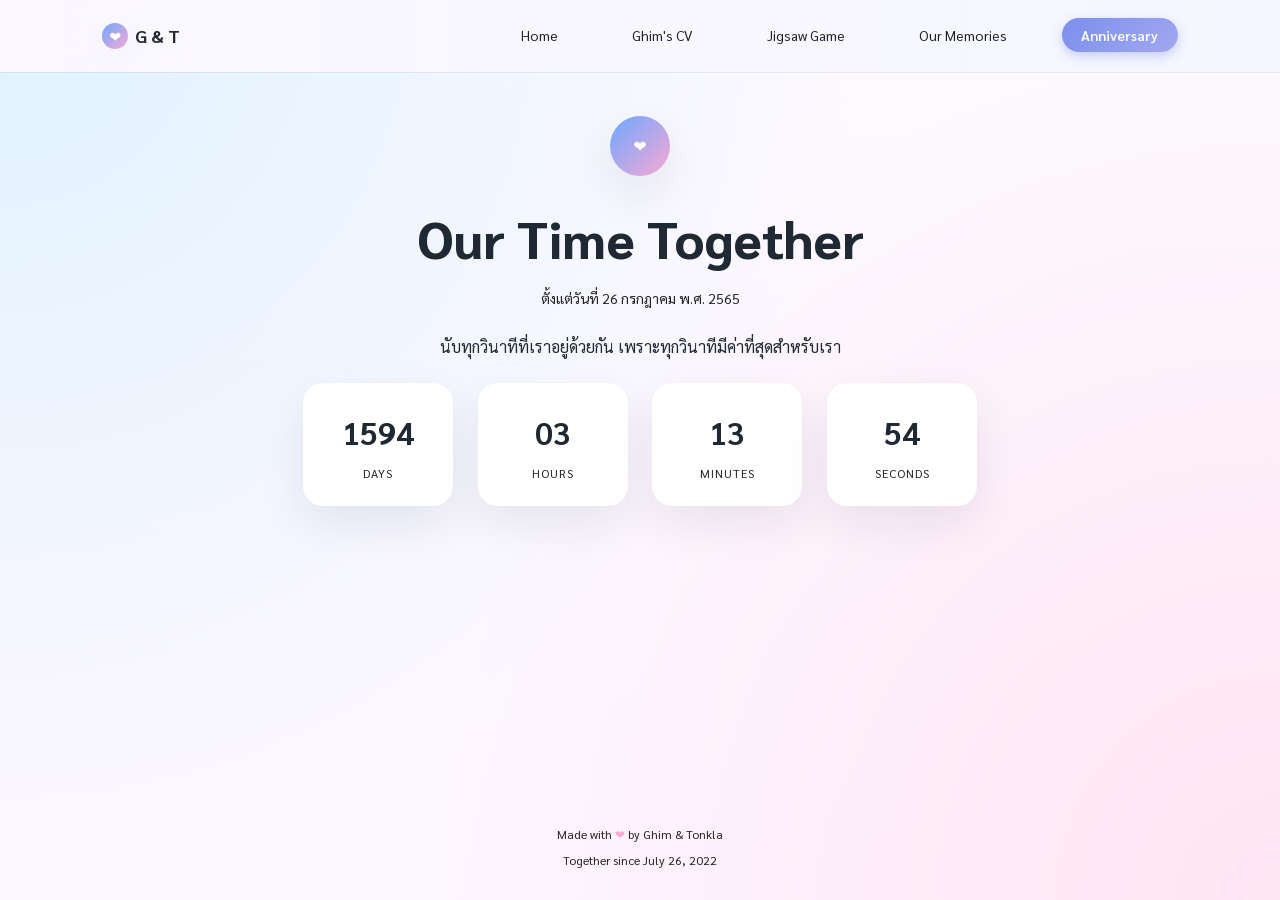
==== commit 15e45ec7: "fix: update JS paths after moving to js/ folder" ====
--- a/anniversary.html
+++ b/anniversary.html
@@ -232,6 +232,6 @@
     </script>
 
     <!-- Shared navigation toggle script -->
-    <script src="script.js" defer></script>
+    <script src="js/script.js" defer></script>
   </body>
 </html>
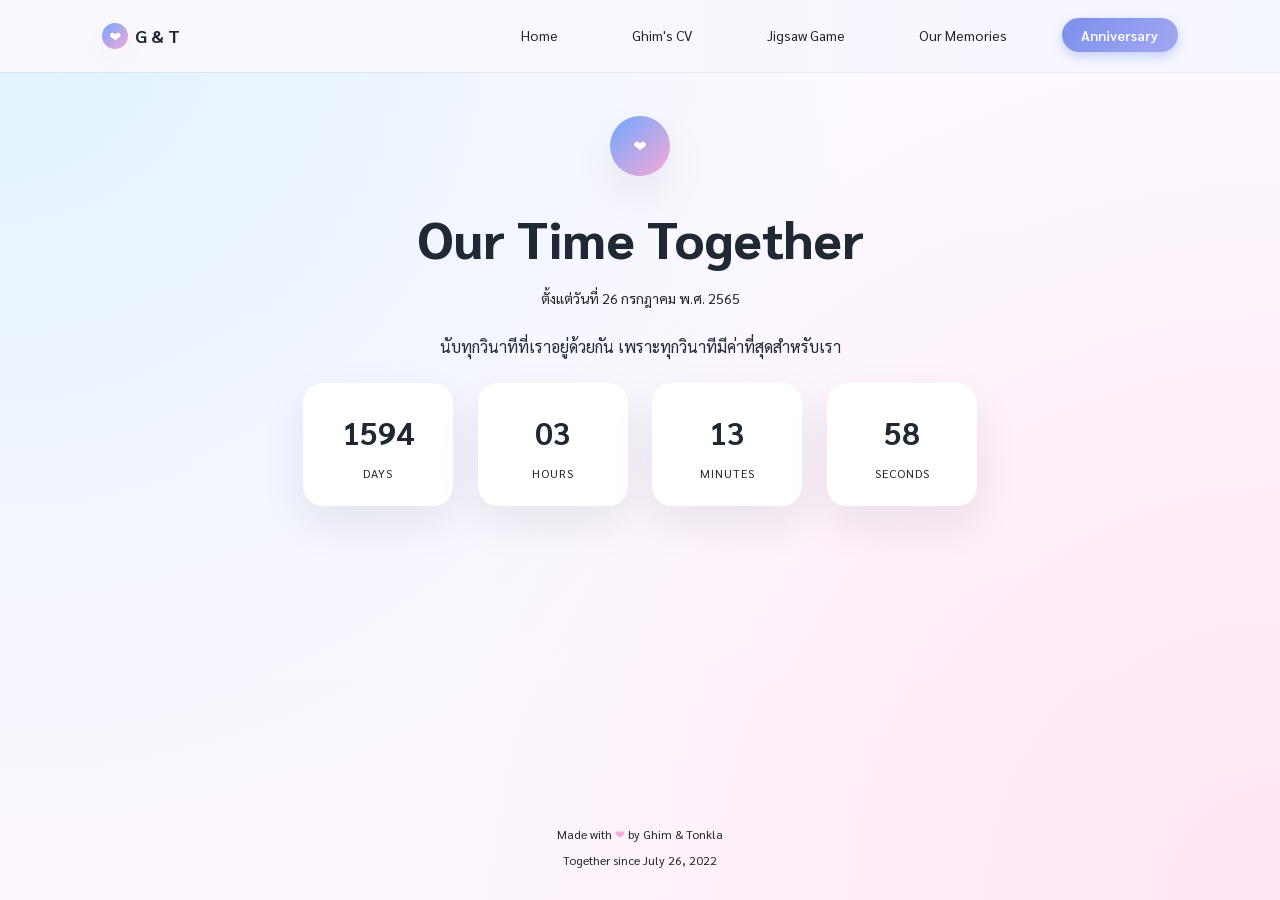
==== commit 0e7b0d36: "Improve code documentation and clarify comments for maintainability" ====
--- a/anniversary.html
+++ b/anniversary.html
@@ -1,6 +1,7 @@
 <!doctype html>
 <html lang="th">
   <head>
+    <!-- ส่วนหัว (Head) - ตั้งค่าฟอนต์, meta, ลิงก์ CSS -->
     <!--
       Head section for Anniversary page
       - Uses shared Sarabun font and global stylesheet
@@ -27,13 +28,16 @@
     <link rel="stylesheet" href="./css/style.css" />
   </head>
   <body>
+    <!-- เริ่มต้นเนื้อหาเว็บ Anniversary -->
     <!--
       Page wrapper so footer stays at bottom even on tall screens.
       Content remains fully usable when CSS/JS are disabled.
     -->
     <div class="page-wrapper">
+      <!-- Section: Header (เมนูนำทางด้านบน) -->
       <!-- Shared header & navigation with active state on "Anniversary" -->
       <header class="site-header">
+        <!-- Navbar + โลโก้ + เมนู -->
         <div class="container navbar" aria-label="Main navigation">
           <!-- Brand / logo area -->
           <a href="index.html" class="navbar__brand">
@@ -83,32 +87,25 @@
         </div>
       </header>
 
-      <!--
-        Main content area
-        - Centered anniversary clock using existing utility classes
-      -->
+      <!-- Section: Main Content (นาฬิกานับเวลารัก) -->
       <main class="main" id="main-content">
         <section class="section">
           <div class="container anniversary">
-            <!-- Heart badge at the top -->
+            <!-- หัวใจไอคอนด้านบน -->
             <div class="anniversary__badge" aria-hidden="true">❤</div>
 
-            <!-- Headline & subtext -->
+            <!-- หัวข้อหลัก + คำอธิบาย -->
             <h1 class="anniversary__title">Our Time Together</h1>
             <p class="anniversary__subtitle">
               ตั้งแต่วันที่ 26 กรกฎาคม พ.ศ. 2565
             </p>
 
-            <!-- Sweet supporting line -->
+            <!-- ข้อความซึ้ง ๆ -->
             <p class="mt-md">
               นับทุกวินาทีที่เราอยู่ด้วยกัน เพราะทุกวินาทีมีค่าที่สุดสำหรับเรา
             </p>
 
-            <!--
-              Counter grid
-              - Four cards for days, hours, minutes, seconds
-              - Each span has a fallback message in case JavaScript is disabled
-            -->
+            <!-- Anniversary Counter: แสดงจำนวนวัน ชั่วโมง นาที วินาที -->
             <div class="anniversary-grid mt-md" aria-label="Time we have been together">
               <!-- Days card -->
               <div class="anniversary-pill">
@@ -135,7 +132,7 @@
               </div>
             </div>
 
-            <!-- Fallback description when JavaScript is disabled -->
+            <!-- ข้อความ fallback ถ้า JS ปิด -->
             <p class="mt-md text-soft" id="clock-fallback">
               กำลังคำนวณเวลา... หากคุณปิดการทำงานของ JavaScript
               จะไม่สามารถแสดงนาฬิกานับเวลานี้ได้ แต่ความทรงจำยังอยู่เหมือนเดิม 💙
@@ -144,7 +141,7 @@
         </section>
       </main>
 
-      <!-- Shared footer -->
+      <!-- Section: Footer (ปิดท้ายเว็บ) -->
       <footer class="site-footer">
         <div class="container site-footer__inner">
           <p>
--- a/css/style.css
+++ b/css/style.css
@@ -1,9 +1,13 @@
+/* ==========================
+   ส่วนจัดการจิ๊กซอว์ (Jigsaw)
+   ========================== */
+/* ลบขอบ/ระยะห่างของชิ้นจิ๊กซอว์ให้แนบสนิท */
 .piece, .jigsaw-piece {
   border: none !important;
   margin: 0 !important;
   padding: 0 !important;
 }
-/* Jigsaw puzzle board grid (force 3x3, 300x300px) */
+/* กำหนด grid 3x3 สำหรับกระดานจิ๊กซอว์ */
 .puzzle-board, .jigsaw-board {
   display: grid !important;
   grid-template-columns: repeat(3, 1fr) !important;
@@ -12,7 +16,7 @@
   gap: 0;
   margin: 0 auto;
 }
-
+/* ช่องวางจิ๊กซอว์แต่ละช่อง */
 .drop-zone, .jigsaw-cell {
   width: 100px;
   height: 100px;
@@ -22,12 +26,12 @@
   background: #fff;
   transition: background 0.2s, border-color 0.2s;
 }
-
+/* ตอนลากชิ้นส่วนมาวาง hover ให้เปลี่ยนสีขอบ */
 .drop-zone.drag-over, .jigsaw-cell.jigsaw-cell--over {
   background: #e1ecff;
   border-color: #6da8ff;
 }
-
+/* ให้ชิ้นจิ๊กซอว์ขยายเต็ม cell */
 .drop-zone .piece, .jigsaw-cell .jigsaw-piece {
   width: 100% !important;
   height: 100% !important;
@@ -38,14 +42,10 @@
   border: none !important;
   border-radius: 0 !important;
 }
-/*
-  Global Styles for "Ghim & Tonkla's World"
-  - Mobile‑first, semantic, and lightweight
-  - Pastel blue / pink theme with soft shadows & rounded corners
-  - Designed for use across all 5 pages in the project
-
-  NOTE: In HTML, load Google Font "Sarabun" via <link> in <head> for best performance.
-*/
+/* ==========================
+   ตัวแปรสี ฟอนต์ (Variables)
+   ========================== */
+/* กำหนดสีหลัก ฟอนต์ และขนาดต่าง ๆ ของเว็บ */
 
 /* ==========================
    1. CSS Custom Properties
@@ -99,8 +99,9 @@
 }
 
 /* ==========================
-   2. Modern CSS Reset
-   ========================== */
+  2. Modern CSS Reset
+  ========================== */
+/* รีเซ็ตค่าพื้นฐานของ HTML ทุกอย่างให้เหมือนกันทุกเบราว์เซอร์ */
 *, *::before, *::after {
   box-sizing: border-box;
 }
@@ -161,8 +162,9 @@
 }
 
 /* ==========================
-   3. Layout Utilities
-   ========================== */
+  3. Layout Utilities
+  ========================== */
+/* คลาสช่วยจัด layout เช่น flex, grid, container, section */
 
 /* Page wrapper ensures content never touches viewport edges on mobile */
 .page-wrapper {
@@ -264,8 +266,9 @@
 }
 
 /* ==========================
-   4. Global Components
-   ========================== */
+  4. Global Components
+  ========================== */
+/* ส่วนประกอบหลักของเว็บ เช่น Navbar, ปุ่ม, Card, Gallery */
 
 /* ---- 4.1 Top Navigation ---- */
 .site-header {
@@ -314,6 +317,7 @@
 }
 
 /* Hamburger toggle button (shown only on small screens) */
+/* ปุ่มแฮมเบอร์เกอร์สำหรับเปิดเมนูบนมือถือ */
 .navbar-toggle {
   display: none;
   border: none;
@@ -368,6 +372,7 @@
 }
 
 /* Mobile nav: stack links if needed */
+/* เมนูแนวตั้งบนมือถือ */
 @media (max-width: 640px) {
   .navbar {
     gap: 0.75rem;
@@ -551,6 +556,7 @@
 }
 
 /* ---- 4.7 Polaroid memory gallery (memories page) ---- */
+/* จัดแกลลอรีรูปโพลารอยด์ให้เป็น grid 1,2,4 คอลัมน์ตามขนาดจอ */
 .polaroid-grid {
   margin-top: 2.5rem;
   display: grid;
@@ -843,8 +849,9 @@
 }
 
 /* ==========================
-   Mobile-specific refinements
-   ========================== */
+  Mobile-specific refinements
+  ========================== */
+/* ปรับแต่งเฉพาะมือถือ เช่น เมนู, ขนาดปุ่ม, layout */
 @media (max-width: 768px) {
   /* Relaxed horizontal padding & vertical rhythm on small screens */
   .container {
@@ -961,6 +968,7 @@
 }
 
   /* สำหรับหน้าจอ Desktop (ใหญ่กว่า 768px) */
+  /* ซ่อนปุ่มแฮมเบอร์เกอร์เวลาเปิดบนจอคอม */
   @media (min-width: 769px) {
     /* ซ่อนปุ่มแฮมเบอร์เกอร์ */
     .navbar-toggle {
@@ -985,6 +993,7 @@
   }
 
 /* ---- 4.7 Timeline layout (memories page) ---- */
+/* เส้น timeline และกล่องเหตุการณ์ใน memories */
 
 .timeline {
   position: relative;
@@ -1088,6 +1097,7 @@
 }
 
 /* ---- 4.8 Anniversary counter layout ---- */
+/* กล่องนับวันรัก (Anniversary) */
 
 .anniversary {
   text-align: center;
@@ -1169,6 +1179,7 @@
 }
 
 /* ---- 4.9 Footer ---- */
+/* ส่วนท้ายเว็บ */
 .site-footer {
   padding-block: 1.75rem 1.85rem;
   font-size: var(--font-size-xs);
@@ -1189,8 +1200,9 @@
 }
 
 /* ==========================
-   5. Utilities & States
-   ========================== */
+  5. Utilities & States
+  ========================== */
+/* คลาสอรรถประโยชน์ เช่น .hidden, .text-center, .fade-in-up */
 
 .text-center { text-align: center; }
 .text-soft { color: var(--color-text-soft); }
@@ -1232,8 +1244,9 @@
 }
 
 /* ==========================
-   6. Jigsaw Game Layout
-   ========================== */
+  6. Jigsaw Game Layout
+  ========================== */
+/* ส่วนจัด layout เฉพาะของเกมจิ๊กซอว์ */
 
 .jigsaw-layout {
   display: flex;
@@ -1391,8 +1404,9 @@
 }
 
 /* ==========================
-   Jigsaw Modal Pop-up
-   ========================== */
+  Jigsaw Modal Pop-up
+  ========================== */
+/* กล่องป๊อปอัปแสดงข้อความตอนต่อจิ๊กซอว์สำเร็จ */
 
 .modal-backdrop {
   position: fixed;
--- a/css/style.css
+++ b/css/style.css
@@ -1,9 +1,13 @@
+/* ==========================
+   ส่วนจัดการจิ๊กซอว์ (Jigsaw)
+   ========================== */
+/* ลบขอบ/ระยะห่างของชิ้นจิ๊กซอว์ให้แนบสนิท */
 .piece, .jigsaw-piece {
   border: none !important;
   margin: 0 !important;
   padding: 0 !important;
 }
-/* Jigsaw puzzle board grid (force 3x3, 300x300px) */
+/* กำหนด grid 3x3 สำหรับกระดานจิ๊กซอว์ */
 .puzzle-board, .jigsaw-board {
   display: grid !important;
   grid-template-columns: repeat(3, 1fr) !important;
@@ -12,7 +16,7 @@
   gap: 0;
   margin: 0 auto;
 }
-
+/* ช่องวางจิ๊กซอว์แต่ละช่อง */
 .drop-zone, .jigsaw-cell {
   width: 100px;
   height: 100px;
@@ -22,12 +26,12 @@
   background: #fff;
   transition: background 0.2s, border-color 0.2s;
 }
-
+/* ตอนลากชิ้นส่วนมาวาง hover ให้เปลี่ยนสีขอบ */
 .drop-zone.drag-over, .jigsaw-cell.jigsaw-cell--over {
   background: #e1ecff;
   border-color: #6da8ff;
 }
-
+/* ให้ชิ้นจิ๊กซอว์ขยายเต็ม cell */
 .drop-zone .piece, .jigsaw-cell .jigsaw-piece {
   width: 100% !important;
   height: 100% !important;
@@ -38,14 +42,10 @@
   border: none !important;
   border-radius: 0 !important;
 }
-/*
-  Global Styles for "Ghim & Tonkla's World"
-  - Mobile‑first, semantic, and lightweight
-  - Pastel blue / pink theme with soft shadows & rounded corners
-  - Designed for use across all 5 pages in the project
-
-  NOTE: In HTML, load Google Font "Sarabun" via <link> in <head> for best performance.
-*/
+/* ==========================
+   ตัวแปรสี ฟอนต์ (Variables)
+   ========================== */
+/* กำหนดสีหลัก ฟอนต์ และขนาดต่าง ๆ ของเว็บ */
 
 /* ==========================
    1. CSS Custom Properties
@@ -99,8 +99,9 @@
 }
 
 /* ==========================
-   2. Modern CSS Reset
-   ========================== */
+  2. Modern CSS Reset
+  ========================== */
+/* รีเซ็ตค่าพื้นฐานของ HTML ทุกอย่างให้เหมือนกันทุกเบราว์เซอร์ */
 *, *::before, *::after {
   box-sizing: border-box;
 }
@@ -161,8 +162,9 @@
 }
 
 /* ==========================
-   3. Layout Utilities
-   ========================== */
+  3. Layout Utilities
+  ========================== */
+/* คลาสช่วยจัด layout เช่น flex, grid, container, section */
 
 /* Page wrapper ensures content never touches viewport edges on mobile */
 .page-wrapper {
@@ -264,8 +266,9 @@
 }
 
 /* ==========================
-   4. Global Components
-   ========================== */
+  4. Global Components
+  ========================== */
+/* ส่วนประกอบหลักของเว็บ เช่น Navbar, ปุ่ม, Card, Gallery */
 
 /* ---- 4.1 Top Navigation ---- */
 .site-header {
@@ -314,6 +317,7 @@
 }
 
 /* Hamburger toggle button (shown only on small screens) */
+/* ปุ่มแฮมเบอร์เกอร์สำหรับเปิดเมนูบนมือถือ */
 .navbar-toggle {
   display: none;
   border: none;
@@ -368,6 +372,7 @@
 }
 
 /* Mobile nav: stack links if needed */
+/* เมนูแนวตั้งบนมือถือ */
 @media (max-width: 640px) {
   .navbar {
     gap: 0.75rem;
@@ -551,6 +556,7 @@
 }
 
 /* ---- 4.7 Polaroid memory gallery (memories page) ---- */
+/* จัดแกลลอรีรูปโพลารอยด์ให้เป็น grid 1,2,4 คอลัมน์ตามขนาดจอ */
 .polaroid-grid {
   margin-top: 2.5rem;
   display: grid;
@@ -843,8 +849,9 @@
 }
 
 /* ==========================
-   Mobile-specific refinements
-   ========================== */
+  Mobile-specific refinements
+  ========================== */
+/* ปรับแต่งเฉพาะมือถือ เช่น เมนู, ขนาดปุ่ม, layout */
 @media (max-width: 768px) {
   /* Relaxed horizontal padding & vertical rhythm on small screens */
   .container {
@@ -961,6 +968,7 @@
 }
 
   /* สำหรับหน้าจอ Desktop (ใหญ่กว่า 768px) */
+  /* ซ่อนปุ่มแฮมเบอร์เกอร์เวลาเปิดบนจอคอม */
   @media (min-width: 769px) {
     /* ซ่อนปุ่มแฮมเบอร์เกอร์ */
     .navbar-toggle {
@@ -985,6 +993,7 @@
   }
 
 /* ---- 4.7 Timeline layout (memories page) ---- */
+/* เส้น timeline และกล่องเหตุการณ์ใน memories */
 
 .timeline {
   position: relative;
@@ -1088,6 +1097,7 @@
 }
 
 /* ---- 4.8 Anniversary counter layout ---- */
+/* กล่องนับวันรัก (Anniversary) */
 
 .anniversary {
   text-align: center;
@@ -1169,6 +1179,7 @@
 }
 
 /* ---- 4.9 Footer ---- */
+/* ส่วนท้ายเว็บ */
 .site-footer {
   padding-block: 1.75rem 1.85rem;
   font-size: var(--font-size-xs);
@@ -1189,8 +1200,9 @@
 }
 
 /* ==========================
-   5. Utilities & States
-   ========================== */
+  5. Utilities & States
+  ========================== */
+/* คลาสอรรถประโยชน์ เช่น .hidden, .text-center, .fade-in-up */
 
 .text-center { text-align: center; }
 .text-soft { color: var(--color-text-soft); }
@@ -1232,8 +1244,9 @@
 }
 
 /* ==========================
-   6. Jigsaw Game Layout
-   ========================== */
+  6. Jigsaw Game Layout
+  ========================== */
+/* ส่วนจัด layout เฉพาะของเกมจิ๊กซอว์ */
 
 .jigsaw-layout {
   display: flex;
@@ -1391,8 +1404,9 @@
 }
 
 /* ==========================
-   Jigsaw Modal Pop-up
-   ========================== */
+  Jigsaw Modal Pop-up
+  ========================== */
+/* กล่องป๊อปอัปแสดงข้อความตอนต่อจิ๊กซอว์สำเร็จ */
 
 .modal-backdrop {
   position: fixed;
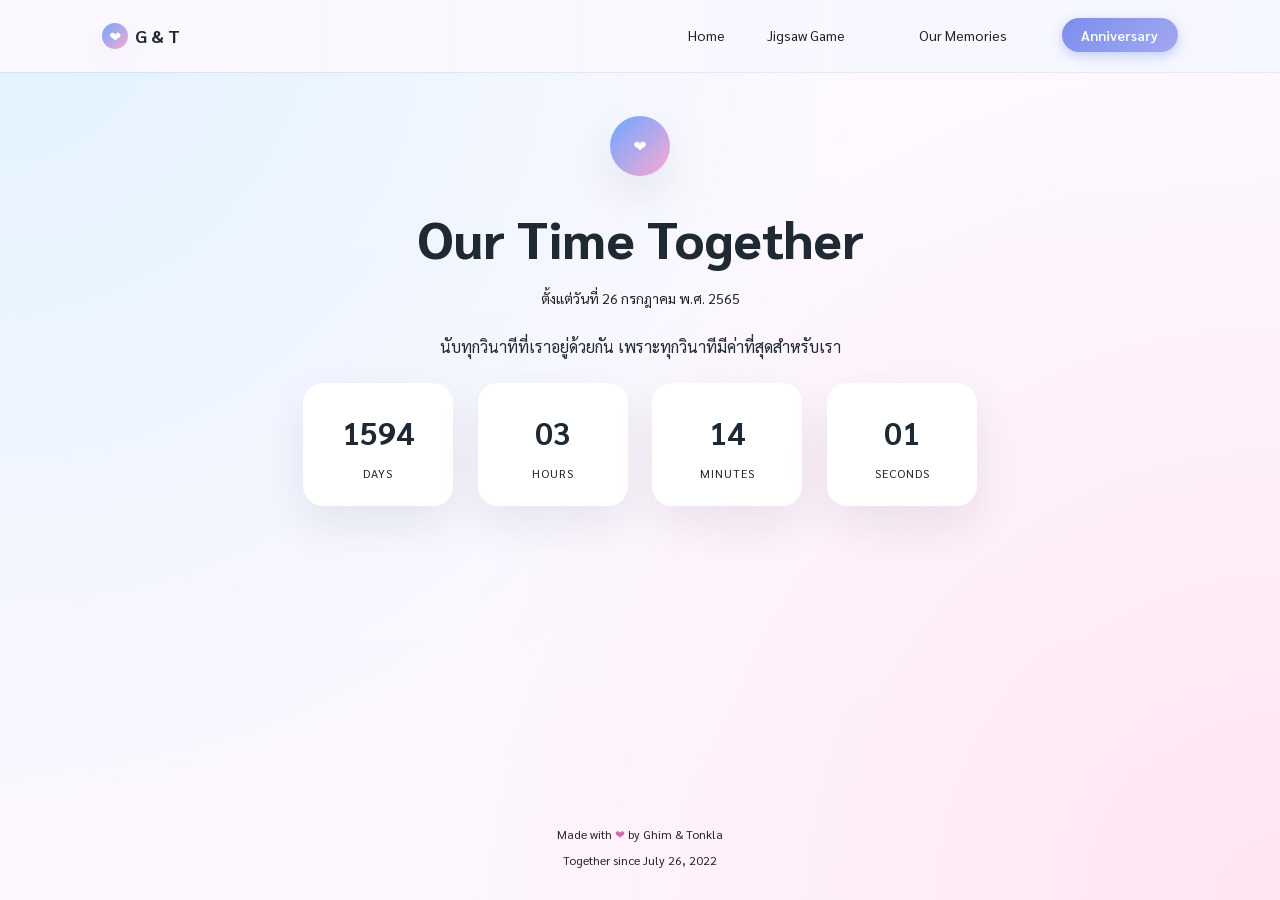
==== commit b1ca3b40: "ลบ memories.html ออกจากโปรเจกต์และลบลิงก์ทุกจุดที่อ้างถึง memories.html ตามคำขอ" ====
--- a/anniversary.html
+++ b/anniversary.html
@@ -64,11 +64,11 @@
             <ul class="navbar__links">
               <li>
                 <a href="index.html" class="navbar__link">Home</a>
-              </li>
-              <li>
-                <a href="ghim-cv.html" class="navbar__link">Ghim's CV</a>
-              </li>
-              <li>
+              <!-- <li>
+                <a href="memories.html" class="navbar__link"
+                  >Our Memories</a
+                >
+              </li> -->
                 <a href="jigsaw-game.html" class="navbar__link">Jigsaw Game</a>
               </li>
               <li>
--- a/css/style.css
+++ b/css/style.css
@@ -1,3 +1,204 @@
+    body #pieces-container div.piece {
+      width: 70px !important;
+      height: 70px !important;
+      min-width: 70px !important;
+      max-width: 70px !important;
+      flex: 0 0 70px !important;
+      padding: 0 !important;
+      aspect-ratio: unset !important;
+      transform: none !important;
+      background-size: 210px 210px !important;
+    }
+    body .drop-zone {
+      width: 70px !important;
+      height: 70px !important;
+      min-width: 70px !important;
+      max-width: 70px !important;
+      background-size: 210px 210px !important;
+    }
+    #pieces-container {
+      display: flex !important;
+      flex-wrap: wrap !important;
+      justify-content: center !important;
+      gap: 10px !important;
+      width: 100% !important;
+    }
+  #pieces-container .piece {
+    width: 70px !important;
+    height: 70px !important;
+    flex: none !important;
+    min-width: unset !important;
+    max-width: unset !important;
+    min-height: unset !important;
+    max-height: unset !important;
+  }
+@media (max-width: 768px) {
+  /* Final mobile pixel-perfect layout with improved gaps and borders */
+  .jigsaw-layout {
+    display: flex !important;
+    flex-direction: column !important;
+    align-items: center !important;
+    padding: 10px !important;
+    margin: 0 !important;
+  }
+  .jigsaw-panel--pieces,
+  .jigsaw-panel--board {
+    display: flex !important;
+    flex-direction: column !important;
+    align-items: center !important;
+    padding: 0 !important;
+    margin: 0 !important;
+    width: auto !important;
+    box-sizing: border-box !important;
+  }
+  .jigsaw-panel--board {
+    padding-bottom: 20px !important;
+    margin-top: 0 !important;
+    margin-bottom: 30px !important;
+    overflow: visible !important;
+  }
+  /* Hide long subtitles, show only short headings */
+  .section-heading__subtitle,
+  .jigsaw-panel__subtitle {
+    display: block !important;
+    opacity: 1 !important;
+    text-align: center !important;
+    width: 100% !important;
+    margin: 0 auto !important;
+  }
+  h1,
+  .section-heading__title,
+  .jigsaw-panel__title {
+    display: block !important;
+    text-align: center !important;
+    margin: 0 auto !important;
+    width: fit-content !important;
+    padding: 0 !important;
+    max-width: 100% !important;
+  }
+  .section-heading__eyebrow {
+    font-size: 13px !important;
+    padding: 0.1rem 0.3rem !important;
+    margin-bottom: 0 !important;
+    text-align: center !important;
+    word-wrap: break-word !important;
+    white-space: normal !important;
+    width: 100% !important;
+    margin: 0 auto !important;
+  }
+  .section-heading,
+  .jigsaw-panel__header {
+    margin-bottom: 0 !important;
+    padding: 2px 0 !important;
+    text-align: center !important;
+    word-wrap: break-word !important;
+    white-space: normal !important;
+    width: 100% !important;
+    margin: 0 auto !important;
+  }
+  .section {
+    padding-block: 0.1rem !important;
+    margin: 0 !important;
+  }
+  /* Pieces container grid for 9 pieces, add gap and rows */
+  #pieces-container {
+    display: grid !important;
+    grid-template-columns: repeat(3, 1fr) !important;
+    gap: 10px !important;
+    padding: 10px !important;
+    justify-items: center !important;
+    margin: 0 auto !important;
+  }
+  .piece {
+    border-radius: 15px !important;
+    width: 70px !important;
+    height: 70px !important;
+    min-width: unset !important;
+    max-width: unset !important;
+    min-height: unset !important;
+    max-height: unset !important;
+    object-fit: unset !important;
+    background-size: 210px 210px !important;
+    background-repeat: no-repeat !important;
+  }
+    .drop-zone {
+      width: 70px !important;
+      height: 70px !important;
+      min-width: unset !important;
+      max-width: unset !important;
+      min-height: unset !important;
+      max-height: unset !important;
+      object-fit: unset !important;
+      background-size: 210px 210px !important;
+      background-repeat: no-repeat !important;
+      border: 1px dashed #ffb6c1 !important;
+    }
+      .piece.piece-1, .drop-zone.piece-1 { background-position: 0 0 !important; }
+      .piece.piece-2, .drop-zone.piece-2 { background-position: -80px 0 !important; }
+      .piece.piece-3, .drop-zone.piece-3 { background-position: -160px 0 !important; }
+      .piece.piece-4, .drop-zone.piece-4 { background-position: 0 -80px !important; }
+      .piece.piece-5, .drop-zone.piece-5 { background-position: -80px -80px !important; }
+      .piece.piece-6, .drop-zone.piece-6 { background-position: -160px -80px !important; }
+      .piece.piece-7, .drop-zone.piece-7 { background-position: 0 -160px !important; }
+      .piece.piece-8, .drop-zone.piece-8 { background-position: -80px -160px !important; }
+      .piece.piece-9, .drop-zone.piece-9 { background-position: -160px -160px !important; }
+    .piece.piece-1 { background-position: 0 0 !important; }
+    .piece.piece-2 { background-position: -80px 0 !important; }
+    .piece.piece-3 { background-position: -160px 0 !important; }
+    .piece.piece-4 { background-position: 0 -80px !important; }
+    .piece.piece-5 { background-position: -80px -80px !important; }
+    .piece.piece-6 { background-position: -160px -80px !important; }
+    .piece.piece-7 { background-position: 0 -160px !important; }
+    .piece.piece-8 { background-position: -80px -160px !important; }
+    .piece.piece-9 { background-position: -160px -160px !important; }
+  #puzzle-board {
+    width: 210px !important;
+    height: 210px !important;
+    display: grid !important;
+    grid-template-columns: repeat(3, 70px) !important;
+    margin: 0 auto !important;
+    padding: 5px !important;
+    grid-template-rows: repeat(3, 70px) !important;
+    gap: 0 !important;
+    border: none !important;
+    box-sizing: content-box !important;
+    overflow: visible !important;
+    margin-bottom: 40px !important;
+  }
+    .piece.piece-1, .drop-zone.piece-1 { background-position: 0 0 !important; }
+    .piece.piece-2, .drop-zone.piece-2 { background-position: -70px 0 !important; }
+    .piece.piece-3, .drop-zone.piece-3 { background-position: -140px 0 !important; }
+    .piece.piece-4, .drop-zone.piece-4 { background-position: 0 -70px !important; }
+    .piece.piece-5, .drop-zone.piece-5 { background-position: -70px -70px !important; }
+    .piece.piece-6, .drop-zone.piece-6 { background-position: -140px -70px !important; }
+    .piece.piece-7, .drop-zone.piece-7 { background-position: 0 -140px !important; }
+    .piece.piece-8, .drop-zone.piece-8 { background-position: -70px -140px !important; }
+    .piece.piece-9, .drop-zone.piece-9 { background-position: -140px -140px !important; }
+  .drop-zone,
+  .jigsaw-cell {
+    width: 75px !important;
+    height: 75px !important;
+    font-size: 0.8rem !important;
+    margin: 0 !important;
+    border-bottom: 2px dashed #ffc0cb !important;
+    border-right: 2px dashed #ffc0cb !important;
+    box-sizing: border-box !important;
+    text-align: center !important;
+  }
+}
+@media (max-width: 768px) {
+  /* จัดกึ่งกลางคอนเทนเนอร์ที่ครอบกระดาน */
+  .board-container {
+    display: flex !important;
+    justify-content: center !important;
+    align-items: center !important;
+    width: 100% !important;
+  }
+  /* บังคับกระดานให้อยู่ตรงกลาง */
+  .puzzle-board {
+    margin: 0 auto !important;
+  }
+}
 /* ==========================
    ส่วนจัดการจิ๊กซอว์ (Jigsaw)
    ========================== */
@@ -57,7 +258,7 @@
   --color-surface-soft: #f7f4ff;
   --color-primary: #6da8ff; /* pastel blue */
   --color-primary-soft: #e1ecff;
-  --color-secondary: #f9a8d4; /* pastel pink */
+  --color-secondary: #d16ba5; /* improved pink for contrast */
   --color-secondary-soft: #ffe4f2;
 
   --color-accent: #7dd3fc; /* light cyan accent */
@@ -626,19 +827,34 @@
   z-index: 2;
 }
 
-@media (min-width: 768px) {
-  .polaroid-grid {
-    gap: 2rem;
-  }
-}
-
-.cv-section-card {
-  padding: 2rem;
-  border-radius: 16px;
-  background: rgba(255, 255, 255, 0.9);
-  box-shadow: 0 10px 30px rgba(0, 0, 0, 0.08);
-  margin-bottom: 1.5rem;
-}
+@media (max-width: 768px) {
+  .jigsaw-panel--board {
+    display: flex !important;
+    flex-direction: column !important;
+    align-items: center !important;
+    text-align: center !important;
+    padding-left: 0 !important;
+    padding-right: 0 !important;
+    width: 100% !important;
+    box-sizing: border-box !important;
+  }
+
+  #puzzle-board {
+    align-self: center !important;
+    margin: 20px auto 0 auto !important;
+    padding: 0 !important;
+    position: static !important;
+    transform: none !important;
+    inset: auto !important;
+  }
+}
+  /* ---- Syntax error fix: orphaned properties below, not in any selector ---- */
+  /* padding: 2rem; */
+  /* border-radius: 16px; */
+  /* background: rgba(255, 255, 255, 0.9); */
+  /* box-shadow: 0 10px 30px rgba(0, 0, 0, 0.08); */
+  /* margin-bottom: 1.5rem; */
+/* } */
 
 .cv-section-card__title {
   font-weight: 700;
@@ -1326,8 +1542,7 @@
 
 
 .jigsaw-board {
-    position: relative;
-  }
+  position: relative;
   margin-top: 0.4rem;
   display: grid;
   grid-template-columns: repeat(3, minmax(0, 1fr));
@@ -1469,3 +1684,94 @@
 .modal__actions .btn.btn--primary:hover {
   filter: brightness(1.08);
 }
+
+/* =========================================
+   MOBILE JIGSAW OVERRIDE (ล็อกสเปกสำหรับจอ 768px ลงมา)
+   บังคับขนาด 70px และคำนวณพิกัดรูปใหม่ทับ JS
+   ========================================= */
+@media (max-width: 768px) {
+  /* 1. บังคับกล่องชิ้นส่วนให้เรียง 3 คอลัมน์ (คอลัมน์ละ 70px) */
+  #pieces-container {
+    display: grid !important;
+    grid-template-columns: repeat(3, 70px) !important;
+    gap: 8px !important;
+    justify-content: center !important;
+    margin-bottom: 20px !important;
+    max-width: 100% !important;
+  }
+
+  /* 2. บังคับกระดานและช่องวางให้เป็น 70px */
+  #puzzle-board {
+    display: grid !important;
+    grid-template-columns: repeat(3, 70px) !important;
+    grid-template-rows: repeat(3, 70px) !important;
+    width: 210px !important;
+    height: 210px !important;
+    margin: 0 auto !important;
+    gap: 0 !important;
+  }
+  .jigsaw-cell, .drop-zone {
+    width: 70px !important;
+    height: 70px !important;
+  }
+
+  /* 3. บังคับชิ้นส่วนจิ๊กซอว์ให้หดเหลือ 70px และล็อกสเกลรูป (3 เท่า = 210px) */
+  .jigsaw-piece, .piece {
+    width: 70px !important;
+    height: 70px !important;
+    min-width: 70px !important;
+    max-width: 70px !important;
+    background-size: 210px 210px !important;
+    margin: 0 !important;
+  }
+
+  /* 4. จุดแตกหัก!: ล็อกพิกัดรูปใหม่สำหรับ 70px ทับคำสั่ง JS ทิ้งไปเลย! */
+  .jigsaw-piece[data-piece-id="1"] { background-position: 0 0 !important; }
+  .jigsaw-piece[data-piece-id="2"] { background-position: -70px 0 !important; }
+  .jigsaw-piece[data-piece-id="3"] { background-position: -140px 0 !important; }
+  .jigsaw-piece[data-piece-id="4"] { background-position: 0 -70px !important; }
+  .jigsaw-piece[data-piece-id="5"] { background-position: -70px -70px !important; }
+  .jigsaw-piece[data-piece-id="6"] { background-position: -140px -70px !important; }
+  .jigsaw-piece[data-piece-id="7"] { background-position: 0 -140px !important; }
+  .jigsaw-piece[data-piece-id="8"] { background-position: -70px -140px !important; }
+  .jigsaw-piece[data-piece-id="9"] { background-position: -140px -140px !important; }
+
+  /* 5. เวลาลากไปวางในช่องกระดาน ให้ขยายเต็มช่องและลบขอบมนออก */
+  .jigsaw-board .jigsaw-piece {
+    width: 100% !important;
+    height: 100% !important;
+    border-radius: 0 !important;
+    border: none !important;
+  }
+}
+
+/* =========================================
+   MOBILE MEMORIES (2 คอลัมน์ + บูสต์สปีด 🚀)
+   ========================================= */
+@media (max-width: 768px) {
+  .polaroid-grid {
+    display: grid !important;
+    grid-template-columns: repeat(2, 1fr) !important;
+    gap: 10px !important;
+    padding: 10px !important;
+  }
+  
+  .polaroid-card {
+    padding: 8px 8px 15px 8px !important;
+    margin: 0 !important;
+    box-shadow: none !important;
+  }
+  
+  .polaroid-card__image {
+    width: 100% !important;
+    height: 150px !important;
+    object-fit: cover !important;
+    aspect-ratio: 1 / 1 !important;
+  }
+  
+  .polaroid-card__caption {
+    font-size: 0.75rem !important;
+    line-height: 1.2 !important;
+    margin-top: 8px !important;
+  }
+}
--- a/css/style.css
+++ b/css/style.css
@@ -1,3 +1,204 @@
+    body #pieces-container div.piece {
+      width: 70px !important;
+      height: 70px !important;
+      min-width: 70px !important;
+      max-width: 70px !important;
+      flex: 0 0 70px !important;
+      padding: 0 !important;
+      aspect-ratio: unset !important;
+      transform: none !important;
+      background-size: 210px 210px !important;
+    }
+    body .drop-zone {
+      width: 70px !important;
+      height: 70px !important;
+      min-width: 70px !important;
+      max-width: 70px !important;
+      background-size: 210px 210px !important;
+    }
+    #pieces-container {
+      display: flex !important;
+      flex-wrap: wrap !important;
+      justify-content: center !important;
+      gap: 10px !important;
+      width: 100% !important;
+    }
+  #pieces-container .piece {
+    width: 70px !important;
+    height: 70px !important;
+    flex: none !important;
+    min-width: unset !important;
+    max-width: unset !important;
+    min-height: unset !important;
+    max-height: unset !important;
+  }
+@media (max-width: 768px) {
+  /* Final mobile pixel-perfect layout with improved gaps and borders */
+  .jigsaw-layout {
+    display: flex !important;
+    flex-direction: column !important;
+    align-items: center !important;
+    padding: 10px !important;
+    margin: 0 !important;
+  }
+  .jigsaw-panel--pieces,
+  .jigsaw-panel--board {
+    display: flex !important;
+    flex-direction: column !important;
+    align-items: center !important;
+    padding: 0 !important;
+    margin: 0 !important;
+    width: auto !important;
+    box-sizing: border-box !important;
+  }
+  .jigsaw-panel--board {
+    padding-bottom: 20px !important;
+    margin-top: 0 !important;
+    margin-bottom: 30px !important;
+    overflow: visible !important;
+  }
+  /* Hide long subtitles, show only short headings */
+  .section-heading__subtitle,
+  .jigsaw-panel__subtitle {
+    display: block !important;
+    opacity: 1 !important;
+    text-align: center !important;
+    width: 100% !important;
+    margin: 0 auto !important;
+  }
+  h1,
+  .section-heading__title,
+  .jigsaw-panel__title {
+    display: block !important;
+    text-align: center !important;
+    margin: 0 auto !important;
+    width: fit-content !important;
+    padding: 0 !important;
+    max-width: 100% !important;
+  }
+  .section-heading__eyebrow {
+    font-size: 13px !important;
+    padding: 0.1rem 0.3rem !important;
+    margin-bottom: 0 !important;
+    text-align: center !important;
+    word-wrap: break-word !important;
+    white-space: normal !important;
+    width: 100% !important;
+    margin: 0 auto !important;
+  }
+  .section-heading,
+  .jigsaw-panel__header {
+    margin-bottom: 0 !important;
+    padding: 2px 0 !important;
+    text-align: center !important;
+    word-wrap: break-word !important;
+    white-space: normal !important;
+    width: 100% !important;
+    margin: 0 auto !important;
+  }
+  .section {
+    padding-block: 0.1rem !important;
+    margin: 0 !important;
+  }
+  /* Pieces container grid for 9 pieces, add gap and rows */
+  #pieces-container {
+    display: grid !important;
+    grid-template-columns: repeat(3, 1fr) !important;
+    gap: 10px !important;
+    padding: 10px !important;
+    justify-items: center !important;
+    margin: 0 auto !important;
+  }
+  .piece {
+    border-radius: 15px !important;
+    width: 70px !important;
+    height: 70px !important;
+    min-width: unset !important;
+    max-width: unset !important;
+    min-height: unset !important;
+    max-height: unset !important;
+    object-fit: unset !important;
+    background-size: 210px 210px !important;
+    background-repeat: no-repeat !important;
+  }
+    .drop-zone {
+      width: 70px !important;
+      height: 70px !important;
+      min-width: unset !important;
+      max-width: unset !important;
+      min-height: unset !important;
+      max-height: unset !important;
+      object-fit: unset !important;
+      background-size: 210px 210px !important;
+      background-repeat: no-repeat !important;
+      border: 1px dashed #ffb6c1 !important;
+    }
+      .piece.piece-1, .drop-zone.piece-1 { background-position: 0 0 !important; }
+      .piece.piece-2, .drop-zone.piece-2 { background-position: -80px 0 !important; }
+      .piece.piece-3, .drop-zone.piece-3 { background-position: -160px 0 !important; }
+      .piece.piece-4, .drop-zone.piece-4 { background-position: 0 -80px !important; }
+      .piece.piece-5, .drop-zone.piece-5 { background-position: -80px -80px !important; }
+      .piece.piece-6, .drop-zone.piece-6 { background-position: -160px -80px !important; }
+      .piece.piece-7, .drop-zone.piece-7 { background-position: 0 -160px !important; }
+      .piece.piece-8, .drop-zone.piece-8 { background-position: -80px -160px !important; }
+      .piece.piece-9, .drop-zone.piece-9 { background-position: -160px -160px !important; }
+    .piece.piece-1 { background-position: 0 0 !important; }
+    .piece.piece-2 { background-position: -80px 0 !important; }
+    .piece.piece-3 { background-position: -160px 0 !important; }
+    .piece.piece-4 { background-position: 0 -80px !important; }
+    .piece.piece-5 { background-position: -80px -80px !important; }
+    .piece.piece-6 { background-position: -160px -80px !important; }
+    .piece.piece-7 { background-position: 0 -160px !important; }
+    .piece.piece-8 { background-position: -80px -160px !important; }
+    .piece.piece-9 { background-position: -160px -160px !important; }
+  #puzzle-board {
+    width: 210px !important;
+    height: 210px !important;
+    display: grid !important;
+    grid-template-columns: repeat(3, 70px) !important;
+    margin: 0 auto !important;
+    padding: 5px !important;
+    grid-template-rows: repeat(3, 70px) !important;
+    gap: 0 !important;
+    border: none !important;
+    box-sizing: content-box !important;
+    overflow: visible !important;
+    margin-bottom: 40px !important;
+  }
+    .piece.piece-1, .drop-zone.piece-1 { background-position: 0 0 !important; }
+    .piece.piece-2, .drop-zone.piece-2 { background-position: -70px 0 !important; }
+    .piece.piece-3, .drop-zone.piece-3 { background-position: -140px 0 !important; }
+    .piece.piece-4, .drop-zone.piece-4 { background-position: 0 -70px !important; }
+    .piece.piece-5, .drop-zone.piece-5 { background-position: -70px -70px !important; }
+    .piece.piece-6, .drop-zone.piece-6 { background-position: -140px -70px !important; }
+    .piece.piece-7, .drop-zone.piece-7 { background-position: 0 -140px !important; }
+    .piece.piece-8, .drop-zone.piece-8 { background-position: -70px -140px !important; }
+    .piece.piece-9, .drop-zone.piece-9 { background-position: -140px -140px !important; }
+  .drop-zone,
+  .jigsaw-cell {
+    width: 75px !important;
+    height: 75px !important;
+    font-size: 0.8rem !important;
+    margin: 0 !important;
+    border-bottom: 2px dashed #ffc0cb !important;
+    border-right: 2px dashed #ffc0cb !important;
+    box-sizing: border-box !important;
+    text-align: center !important;
+  }
+}
+@media (max-width: 768px) {
+  /* จัดกึ่งกลางคอนเทนเนอร์ที่ครอบกระดาน */
+  .board-container {
+    display: flex !important;
+    justify-content: center !important;
+    align-items: center !important;
+    width: 100% !important;
+  }
+  /* บังคับกระดานให้อยู่ตรงกลาง */
+  .puzzle-board {
+    margin: 0 auto !important;
+  }
+}
 /* ==========================
    ส่วนจัดการจิ๊กซอว์ (Jigsaw)
    ========================== */
@@ -57,7 +258,7 @@
   --color-surface-soft: #f7f4ff;
   --color-primary: #6da8ff; /* pastel blue */
   --color-primary-soft: #e1ecff;
-  --color-secondary: #f9a8d4; /* pastel pink */
+  --color-secondary: #d16ba5; /* improved pink for contrast */
   --color-secondary-soft: #ffe4f2;
 
   --color-accent: #7dd3fc; /* light cyan accent */
@@ -626,19 +827,34 @@
   z-index: 2;
 }
 
-@media (min-width: 768px) {
-  .polaroid-grid {
-    gap: 2rem;
-  }
-}
-
-.cv-section-card {
-  padding: 2rem;
-  border-radius: 16px;
-  background: rgba(255, 255, 255, 0.9);
-  box-shadow: 0 10px 30px rgba(0, 0, 0, 0.08);
-  margin-bottom: 1.5rem;
-}
+@media (max-width: 768px) {
+  .jigsaw-panel--board {
+    display: flex !important;
+    flex-direction: column !important;
+    align-items: center !important;
+    text-align: center !important;
+    padding-left: 0 !important;
+    padding-right: 0 !important;
+    width: 100% !important;
+    box-sizing: border-box !important;
+  }
+
+  #puzzle-board {
+    align-self: center !important;
+    margin: 20px auto 0 auto !important;
+    padding: 0 !important;
+    position: static !important;
+    transform: none !important;
+    inset: auto !important;
+  }
+}
+  /* ---- Syntax error fix: orphaned properties below, not in any selector ---- */
+  /* padding: 2rem; */
+  /* border-radius: 16px; */
+  /* background: rgba(255, 255, 255, 0.9); */
+  /* box-shadow: 0 10px 30px rgba(0, 0, 0, 0.08); */
+  /* margin-bottom: 1.5rem; */
+/* } */
 
 .cv-section-card__title {
   font-weight: 700;
@@ -1326,8 +1542,7 @@
 
 
 .jigsaw-board {
-    position: relative;
-  }
+  position: relative;
   margin-top: 0.4rem;
   display: grid;
   grid-template-columns: repeat(3, minmax(0, 1fr));
@@ -1469,3 +1684,94 @@
 .modal__actions .btn.btn--primary:hover {
   filter: brightness(1.08);
 }
+
+/* =========================================
+   MOBILE JIGSAW OVERRIDE (ล็อกสเปกสำหรับจอ 768px ลงมา)
+   บังคับขนาด 70px และคำนวณพิกัดรูปใหม่ทับ JS
+   ========================================= */
+@media (max-width: 768px) {
+  /* 1. บังคับกล่องชิ้นส่วนให้เรียง 3 คอลัมน์ (คอลัมน์ละ 70px) */
+  #pieces-container {
+    display: grid !important;
+    grid-template-columns: repeat(3, 70px) !important;
+    gap: 8px !important;
+    justify-content: center !important;
+    margin-bottom: 20px !important;
+    max-width: 100% !important;
+  }
+
+  /* 2. บังคับกระดานและช่องวางให้เป็น 70px */
+  #puzzle-board {
+    display: grid !important;
+    grid-template-columns: repeat(3, 70px) !important;
+    grid-template-rows: repeat(3, 70px) !important;
+    width: 210px !important;
+    height: 210px !important;
+    margin: 0 auto !important;
+    gap: 0 !important;
+  }
+  .jigsaw-cell, .drop-zone {
+    width: 70px !important;
+    height: 70px !important;
+  }
+
+  /* 3. บังคับชิ้นส่วนจิ๊กซอว์ให้หดเหลือ 70px และล็อกสเกลรูป (3 เท่า = 210px) */
+  .jigsaw-piece, .piece {
+    width: 70px !important;
+    height: 70px !important;
+    min-width: 70px !important;
+    max-width: 70px !important;
+    background-size: 210px 210px !important;
+    margin: 0 !important;
+  }
+
+  /* 4. จุดแตกหัก!: ล็อกพิกัดรูปใหม่สำหรับ 70px ทับคำสั่ง JS ทิ้งไปเลย! */
+  .jigsaw-piece[data-piece-id="1"] { background-position: 0 0 !important; }
+  .jigsaw-piece[data-piece-id="2"] { background-position: -70px 0 !important; }
+  .jigsaw-piece[data-piece-id="3"] { background-position: -140px 0 !important; }
+  .jigsaw-piece[data-piece-id="4"] { background-position: 0 -70px !important; }
+  .jigsaw-piece[data-piece-id="5"] { background-position: -70px -70px !important; }
+  .jigsaw-piece[data-piece-id="6"] { background-position: -140px -70px !important; }
+  .jigsaw-piece[data-piece-id="7"] { background-position: 0 -140px !important; }
+  .jigsaw-piece[data-piece-id="8"] { background-position: -70px -140px !important; }
+  .jigsaw-piece[data-piece-id="9"] { background-position: -140px -140px !important; }
+
+  /* 5. เวลาลากไปวางในช่องกระดาน ให้ขยายเต็มช่องและลบขอบมนออก */
+  .jigsaw-board .jigsaw-piece {
+    width: 100% !important;
+    height: 100% !important;
+    border-radius: 0 !important;
+    border: none !important;
+  }
+}
+
+/* =========================================
+   MOBILE MEMORIES (2 คอลัมน์ + บูสต์สปีด 🚀)
+   ========================================= */
+@media (max-width: 768px) {
+  .polaroid-grid {
+    display: grid !important;
+    grid-template-columns: repeat(2, 1fr) !important;
+    gap: 10px !important;
+    padding: 10px !important;
+  }
+  
+  .polaroid-card {
+    padding: 8px 8px 15px 8px !important;
+    margin: 0 !important;
+    box-shadow: none !important;
+  }
+  
+  .polaroid-card__image {
+    width: 100% !important;
+    height: 150px !important;
+    object-fit: cover !important;
+    aspect-ratio: 1 / 1 !important;
+  }
+  
+  .polaroid-card__caption {
+    font-size: 0.75rem !important;
+    line-height: 1.2 !important;
+    margin-top: 8px !important;
+  }
+}
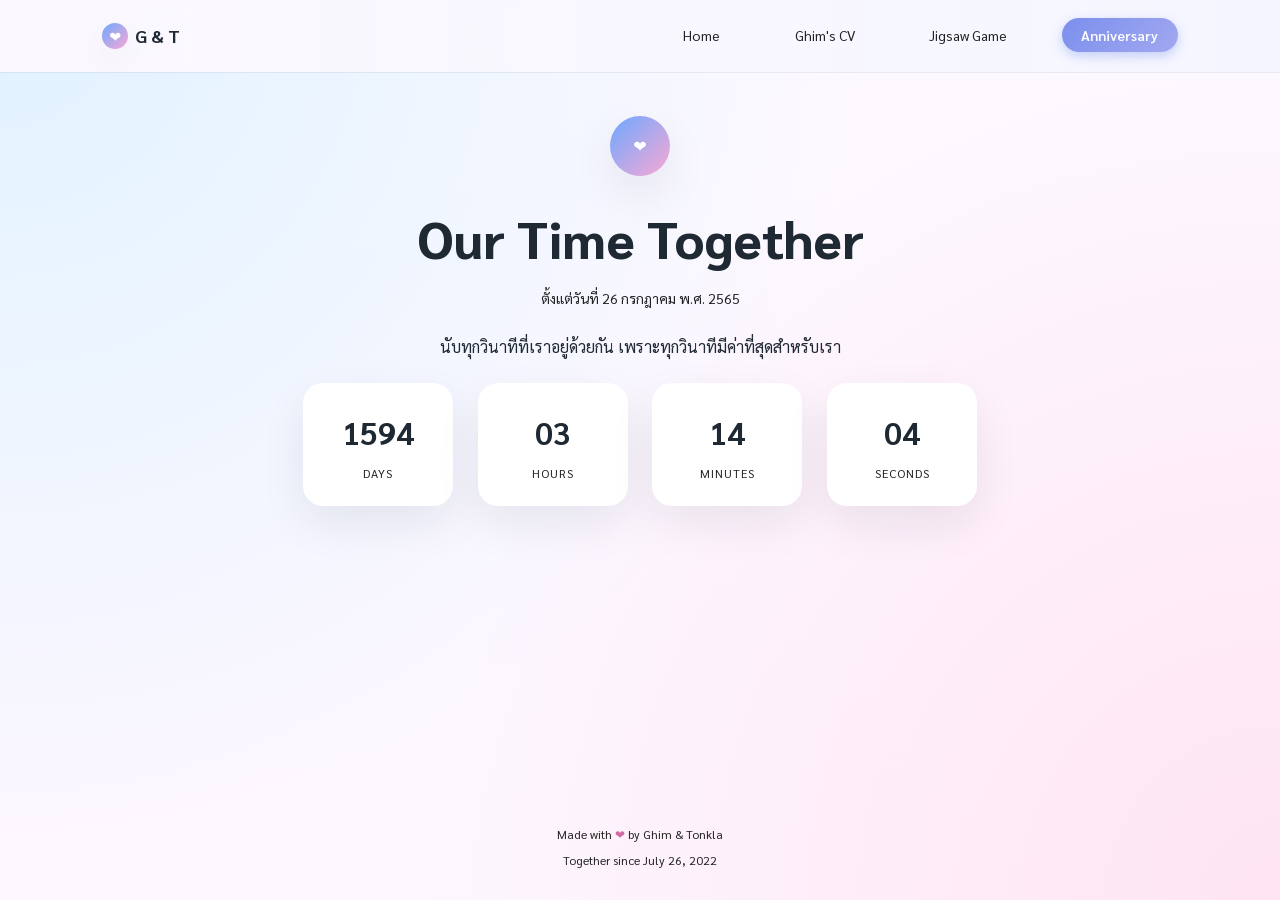
==== commit b0de6c04: "แก้ไขเมนูบาร์หน้า jigsaw-game.html และ anniversary.html ให้ไม่มี Our Memories และเพิ่ม Ghim's CV กลั" ====
--- a/anniversary.html
+++ b/anniversary.html
@@ -64,23 +64,15 @@
             <ul class="navbar__links">
               <li>
                 <a href="index.html" class="navbar__link">Home</a>
-              <!-- <li>
-                <a href="memories.html" class="navbar__link"
-                  >Our Memories</a
-                >
-              </li> -->
+              </li>
+              <li>
+                <a href="ghim-cv.html" class="navbar__link">Ghim's CV</a>
+              </li>
+              <li>
                 <a href="jigsaw-game.html" class="navbar__link">Jigsaw Game</a>
               </li>
               <li>
-                <a href="memories.html" class="navbar__link">Our Memories</a>
-              </li>
-              <li>
-                <a
-                  href="anniversary.html"
-                  class="navbar__link navbar__link--active"
-                  aria-current="page"
-                  >Anniversary</a
-                >
+                <a href="anniversary.html" class="navbar__link navbar__link--active" aria-current="page">Anniversary</a>
               </li>
             </ul>
           </nav>
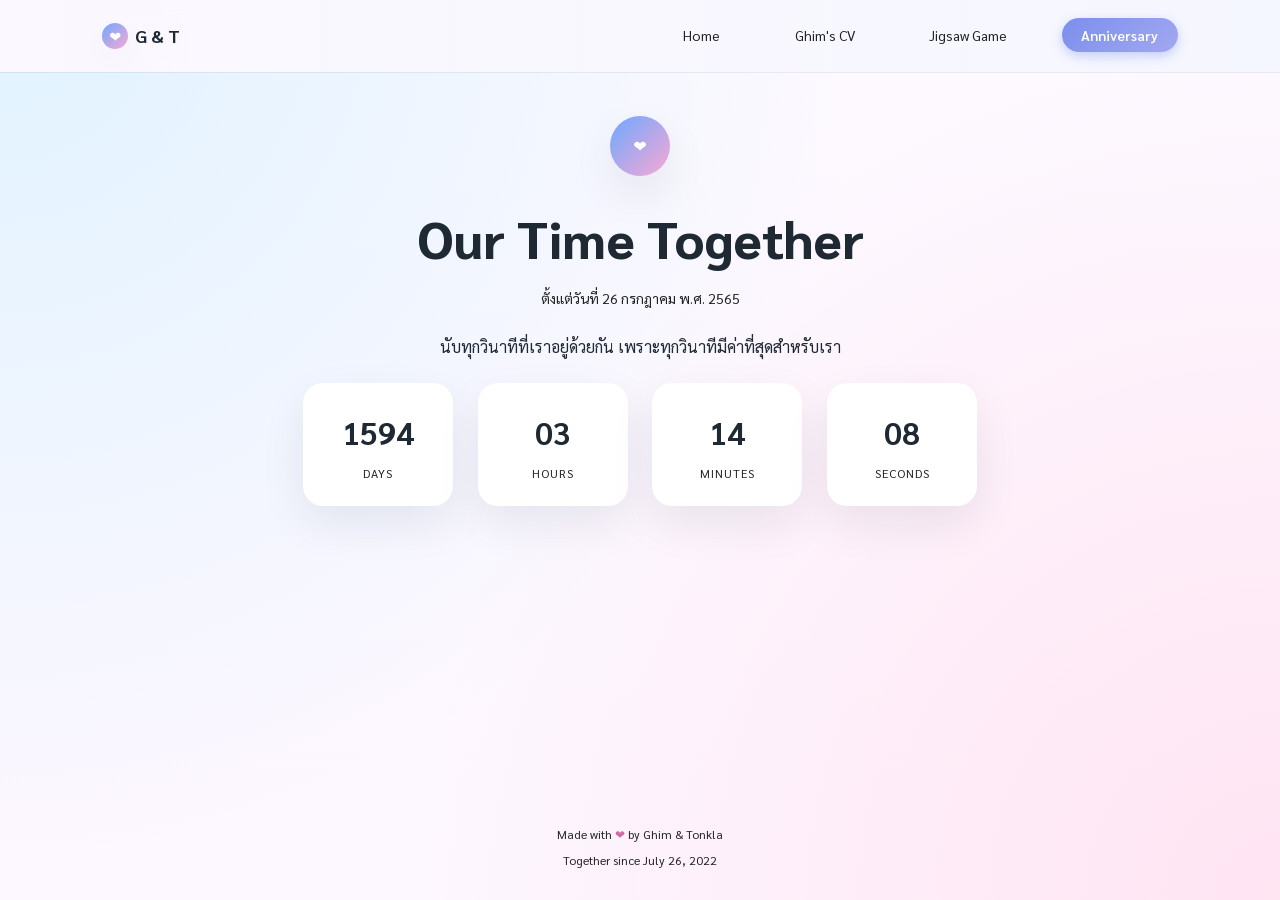
==== commit 754fe88c: "Optimize font loading, fix jigsaw overflow, and improve CSS for performance" ====
--- a/anniversary.html
+++ b/anniversary.html
@@ -18,10 +18,8 @@
     <!-- Google Fonts: Sarabun (primary Thai font) -->
     <link rel="preconnect" href="https://fonts.googleapis.com" />
     <link rel="preconnect" href="https://fonts.gstatic.com" crossorigin />
-    <link
-      href="https://fonts.googleapis.com/css2?family=Sarabun:wght@300;400;500;600;700;800&display=swap"
-      rel="stylesheet"
-    />
+    <link href="https://fonts.googleapis.com/css2?family=Sarabun:wght@400;600;700&display=swap" rel="stylesheet" media="print" onload="this.media='all'" />
+    <noscript><link rel="stylesheet" href="https://fonts.googleapis.com/css2?family=Sarabun:wght@400;600;700&display=swap" /></noscript>
 
     <!-- Preload & global pastel stylesheet -->
     <link rel="preload" href="./css/style.css" as="style" />
--- a/css/style.css
+++ b/css/style.css
@@ -1,3 +1,9 @@
+    /* Ensure jigsaw-cell always has fixed size for both desktop and mobile to prevent layout shift */
+    .jigsaw-cell {
+      width: 70px;
+      height: 70px;
+      box-sizing: border-box;
+    }
     body #pieces-container div.piece {
       width: 70px !important;
       height: 70px !important;
@@ -75,6 +81,7 @@
     width: fit-content !important;
     padding: 0 !important;
     max-width: 100% !important;
+    height: auto !important;
   }
   .section-heading__eyebrow {
     font-size: 13px !important;
@@ -1515,8 +1522,7 @@
   gap: 0.75rem;
   min-height: 170px;
   align-content: flex-start;
-  content-visibility: auto;
-  contain-intrinsic-size: 300px;
+  height: auto !important;
 }
 
 .jigsaw-piece {
@@ -1589,6 +1595,7 @@
    so that all 9 slices join seamlessly into one image. */
 .jigsaw-board .jigsaw-piece {
   width: 100% !important;
+  height: auto !important;
   height: 100% !important;
   position: absolute;
   top: 0;
@@ -1708,6 +1715,7 @@
     width: 210px !important;
     height: 210px !important;
     margin: 0 auto !important;
+    height: auto !important;
     gap: 0 !important;
   }
   .jigsaw-cell, .drop-zone {
--- a/css/style.css
+++ b/css/style.css
@@ -1,3 +1,9 @@
+    /* Ensure jigsaw-cell always has fixed size for both desktop and mobile to prevent layout shift */
+    .jigsaw-cell {
+      width: 70px;
+      height: 70px;
+      box-sizing: border-box;
+    }
     body #pieces-container div.piece {
       width: 70px !important;
       height: 70px !important;
@@ -75,6 +81,7 @@
     width: fit-content !important;
     padding: 0 !important;
     max-width: 100% !important;
+    height: auto !important;
   }
   .section-heading__eyebrow {
     font-size: 13px !important;
@@ -1515,8 +1522,7 @@
   gap: 0.75rem;
   min-height: 170px;
   align-content: flex-start;
-  content-visibility: auto;
-  contain-intrinsic-size: 300px;
+  height: auto !important;
 }
 
 .jigsaw-piece {
@@ -1589,6 +1595,7 @@
    so that all 9 slices join seamlessly into one image. */
 .jigsaw-board .jigsaw-piece {
   width: 100% !important;
+  height: auto !important;
   height: 100% !important;
   position: absolute;
   top: 0;
@@ -1708,6 +1715,7 @@
     width: 210px !important;
     height: 210px !important;
     margin: 0 auto !important;
+    height: auto !important;
     gap: 0 !important;
   }
   .jigsaw-cell, .drop-zone {
